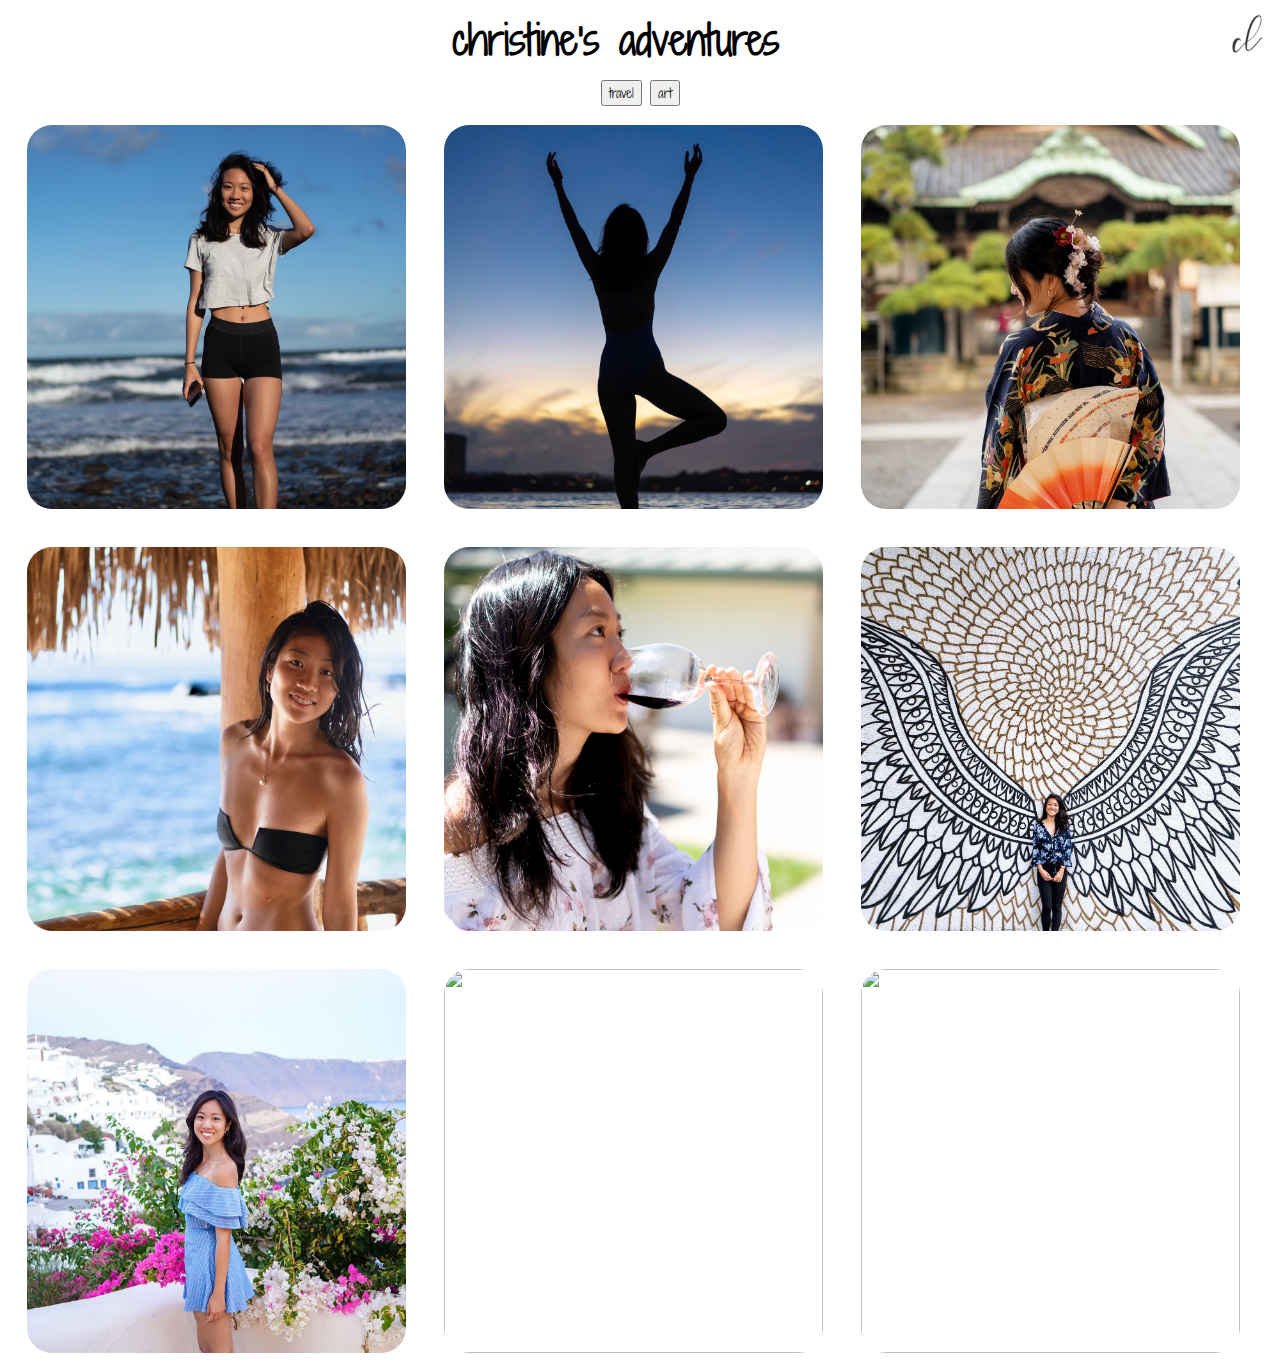
==== index.html @ 0459118a "modularized code to accomodate multiple tabs" ====
<!DOCTYPE html>
<html lang="en">

<head>
    <link href="https://fonts.googleapis.com/css?family=Shadows+Into+Light+Two" rel="stylesheet">
    <link rel="stylesheet" href="style.css"> 
    <script type="text/javascript" src="http://code.jquery.com/jquery-1.7.1.min.js"></script>
    <script src="opentab.js"></script>  
</head>

<body>
    
    <div class="header-container">
        <h1 class="title">christine's adventures</h1>
        <img class="signature" src="signature.png" alt="signature">    
    </div>

    <div class="tabbar">
        <button onclick="openTab('travel')">travel</button>
        <button onclick="openTab('art')">art</button>
    </div>

    <div id="travel" class="img-container">
		<div class="flip-card">
			<div class="flipper">
				<div class="front" id=2018_12_12_Hawaii.jpg>
					<img class="main-image" src="photos/2018_12_12_Hawaii.jpg">
				</div>
				<div class="back" id=2018_12_12_Hawaii.jpg>
					<img class="main-image" src="photos/2018_12_12_Hawaii.jpg">
					<div class="back-description">
						<h1>Hawaii</h1>
						<h2>December 12, 2018</h2>
					</div>
				</div>
			</div>
		</div>
		<div class="flip-card">
			<div class="flipper">
				<div class="front" id=2018_12_09_Guam.jpg>
					<img class="main-image" src="photos/2018_12_09_Guam.jpg">
				</div>
				<div class="back" id=2018_12_09_Guam.jpg>
					<img class="main-image" src="photos/2018_12_09_Guam.jpg">
					<div class="back-description">
						<h1>Guam</h1>
						<h2>December 9, 2018</h2>
					</div>
				</div>
			</div>
		</div>
		<div class="flip-card">
			<div class="flipper">
				<div class="front" id=2018_11_30_Tokyo.jpg>
					<img class="main-image" src="photos/2018_11_30_Tokyo.jpg">
				</div>
				<div class="back" id=2018_11_30_Tokyo.jpg>
					<img class="main-image" src="photos/2018_11_30_Tokyo.jpg">
					<div class="back-description">
						<h1>Tokyo</h1>
						<h2>November 30, 2018</h2>
					</div>
				</div>
			</div>
		</div>
		<div class="flip-card">
			<div class="flipper">
				<div class="front" id=2018_10_26_Cabo.jpg>
					<img class="main-image" src="photos/2018_10_26_Cabo.jpg">
				</div>
				<div class="back" id=2018_10_26_Cabo.jpg>
					<img class="main-image" src="photos/2018_10_26_Cabo.jpg">
					<div class="back-description">
						<h1>Cabo</h1>
						<h2>October 26, 2018</h2>
					</div>
				</div>
			</div>
		</div>
		<div class="flip-card">
			<div class="flipper">
				<div class="front" id=2018_08_26_SLO.jpg>
					<img class="main-image" src="photos/2018_08_26_SLO.jpg">
				</div>
				<div class="back" id=2018_08_26_SLO.jpg>
					<img class="main-image" src="photos/2018_08_26_SLO.jpg">
					<div class="back-description">
						<h1>SLO</h1>
						<h2>August 26, 2018</h2>
					</div>
				</div>
			</div>
		</div>
		<div class="flip-card">
			<div class="flipper">
				<div class="front" id=2018_08_10_Vancouver.jpg>
					<img class="main-image" src="photos/2018_08_10_Vancouver.jpg">
				</div>
				<div class="back" id=2018_08_10_Vancouver.jpg>
					<img class="main-image" src="photos/2018_08_10_Vancouver.jpg">
					<div class="back-description">
						<h1>Vancouver</h1>
						<h2>August 10, 2018</h2>
					</div>
				</div>
			</div>
		</div>
		<div class="flip-card">
			<div class="flipper">
				<div class="front" id=2018_07_01_Santorini.jpg>
					<img class="main-image" src="photos/2018_07_01_Santorini.jpg">
				</div>
				<div class="back" id=2018_07_01_Santorini.jpg>
					<img class="main-image" src="photos/2018_07_01_Santorini.jpg">
					<div class="back-description">
						<h1>Santorini</h1>
						<h2>July 1, 2018</h2>
					</div>
				</div>
			</div>
		</div>
		<div class="flip-card">
			<div class="flipper">
				<div class="front" id=2018_06_27_Warsaw.jpg>
					<img class="main-image" src="photos/2018_06_27_Warsaw.jpg">
				</div>
				<div class="back" id=2018_06_27_Warsaw.jpg>
					<img class="main-image" src="photos/2018_06_27_Warsaw.jpg">
					<div class="back-description">
						<h1>Warsaw</h1>
						<h2>June 27, 2018</h2>
					</div>
				</div>
			</div>
		</div></div><div id="art" class="img-container" style="display:none"></div>
		<div class="flip-card">
			<div class="flipper">
				<div class="front" id=2019_01_09_Values.jpg>
					<img class="main-image" src="art/2019_01_09_Values.jpg">
				</div>
				<div class="back" id=2019_01_09_Values.jpg>
					<img class="main-image" src="art/2019_01_09_Values.jpg">
					<div class="back-description">
						<h1>Values</h1>
						<h2>January 9, 2019</h2>
					</div>
				</div>
			</div>
		</div></div><div id="art" class="img-container" style="display:none"></div>
---- style.css ----
* {
    font-family: 'Shadows Into Light Two', cursive;
    color: black;
    text-align: center;
}

h1, h2 {
    width: 400px;
    max-width: 30vw;
}

.title {
    display: inline;
    font-size: 40px;
}

.header-container {
    width: 100%;
    height: 60px;
    margin: 10px 0px;
}

.signature {
    width: 50px;
    height: 50px;
    float: right;
}
.main-image {
    width: 100%;
    height: 100%;
    border-radius: 25px;
    object-fit: cover;
}

.back .main-image {
    opacity: 0.5;
}

.img-container {
    width: 100%;
}
/* entire flip card, keeps perspective */
.flip-card {
    width: 30%;
    height: 30vw;
    perspective: 1000px;
    float:left;
    margin: 1.5%;
}

/* flip speed goes here */
.flipper {
    position: relative;
    width: 100%;
    height: 100%;
	transition: 0.6s;
	transform-style: preserve-3d;
}

    .flip-card:hover .flipper {
        transform: rotateY(180deg);
    }

/* hide back of pane during swap */
.front, .back {
    position: absolute;
    width: 100%;
    height: 100%;
	backface-visibility: hidden;
}

/* front pane, placed above back */
.front {
	/* for firefox 31 */
    /* transform: rotateY(0deg); */
    z-index: 2;
}

/* back, initially hidden pane */
.back {
    transform: rotateY(180deg);
    z-index: 1;
}

.back-description {
    position: absolute;
    top: 50%;
    left: 50%;
    transform: translate(-50%, -50%);
}
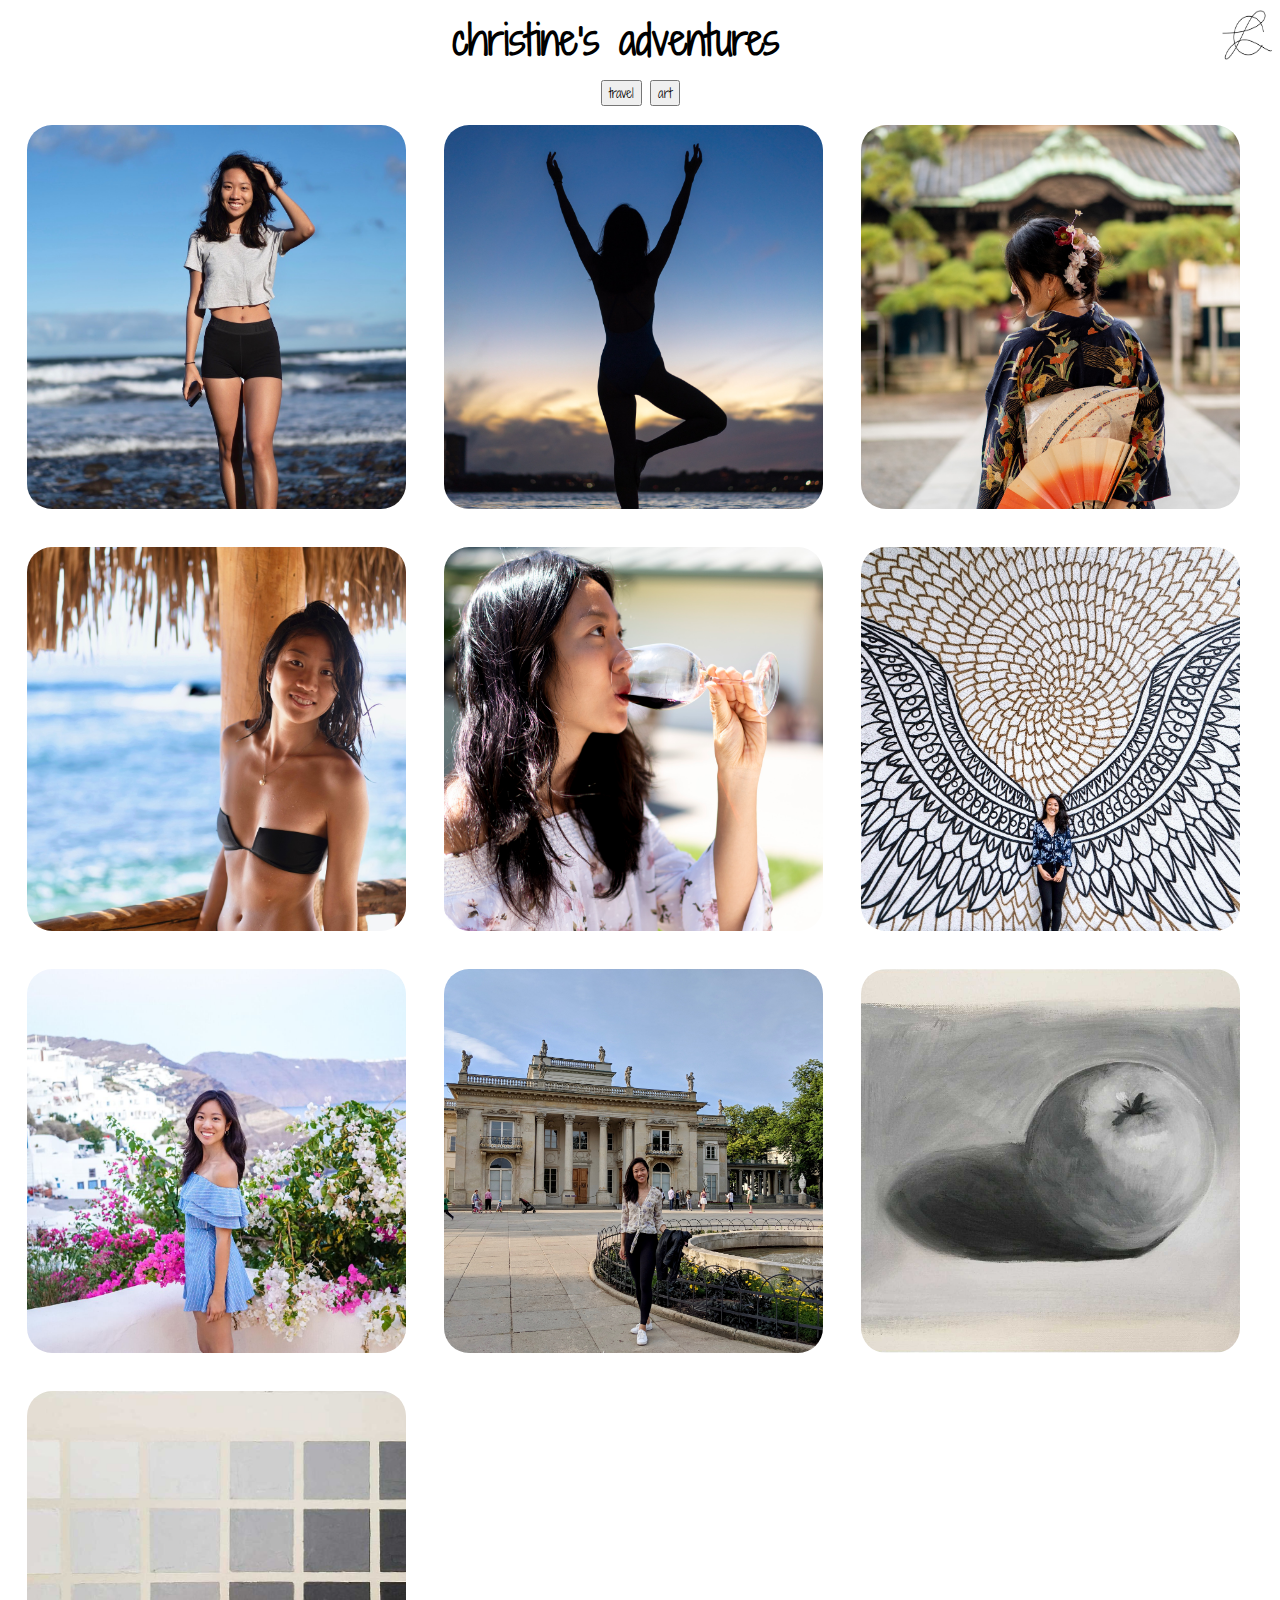
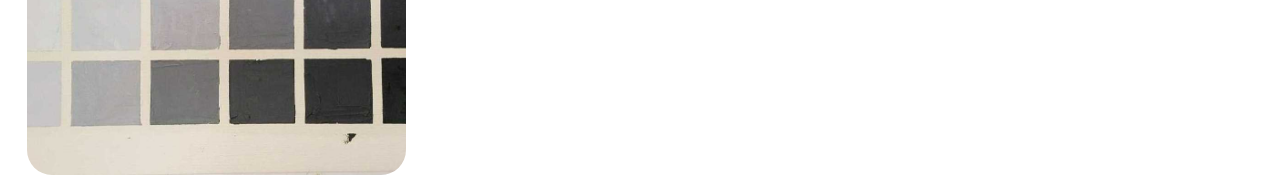
==== commit 27ecb7f0: "added tabs" ====
--- a/index.html
+++ b/index.html
@@ -135,6 +135,20 @@
 		</div></div><div id="art" class="img-container" style="display:none"></div>
 		<div class="flip-card">
 			<div class="flipper">
+				<div class="front" id=2019_01_16_Apple.jpg>
+					<img class="main-image" src="art/2019_01_16_Apple.jpg">
+				</div>
+				<div class="back" id=2019_01_16_Apple.jpg>
+					<img class="main-image" src="art/2019_01_16_Apple.jpg">
+					<div class="back-description">
+						<h1>Apple</h1>
+						<h2>January 16, 2019</h2>
+					</div>
+				</div>
+			</div>
+		</div>
+		<div class="flip-card">
+			<div class="flipper">
 				<div class="front" id=2019_01_09_Values.jpg>
 					<img class="main-image" src="art/2019_01_09_Values.jpg">
 				</div>
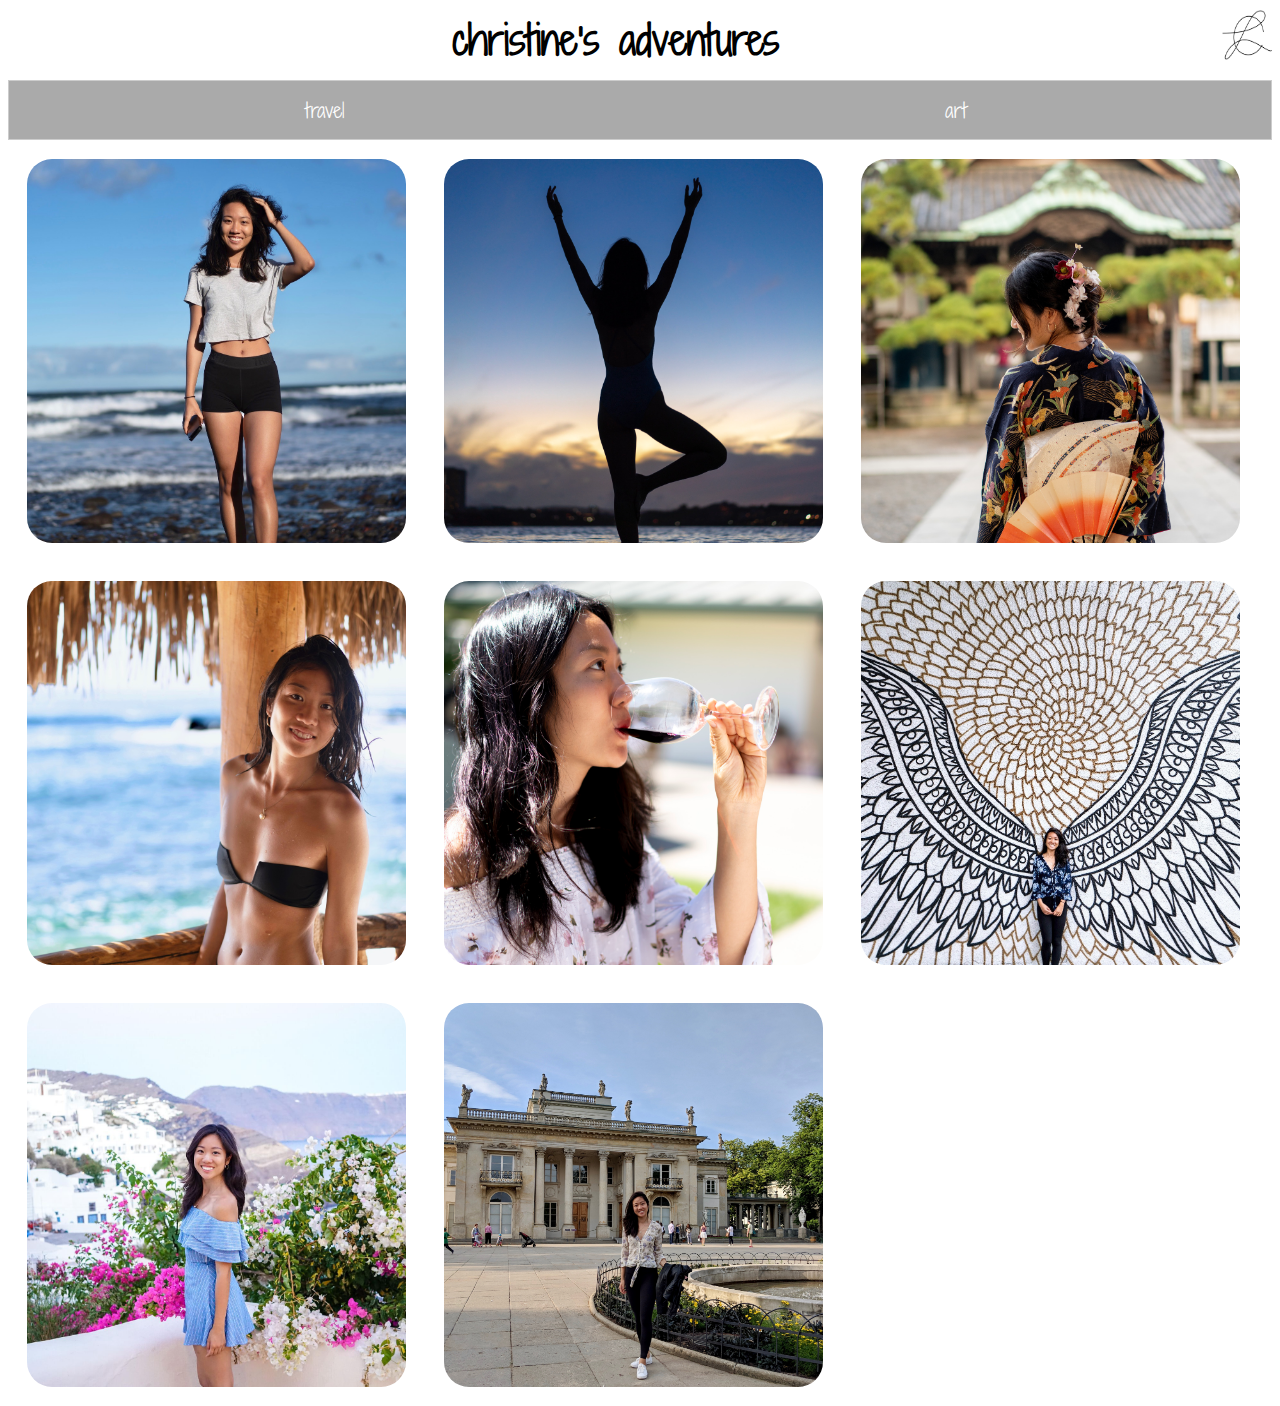
==== commit 64bd296a: "Changed folder name" ====
--- a/index.html
+++ b/index.html
@@ -4,6 +4,7 @@
 <head>
     <link href="https://fonts.googleapis.com/css?family=Shadows+Into+Light+Two" rel="stylesheet">
     <link rel="stylesheet" href="style.css"> 
+    <link rel="stylesheet" href="tab.css"> 
     <script type="text/javascript" src="http://code.jquery.com/jquery-1.7.1.min.js"></script>
     <script src="opentab.js"></script>  
 </head>
@@ -15,149 +16,7 @@
         <img class="signature" src="signature.png" alt="signature">    
     </div>
 
-    <div class="tabbar">
+    <div class="tab">
         <button onclick="openTab('travel')">travel</button>
         <button onclick="openTab('art')">art</button>
-    </div>
-
-    <div id="travel" class="img-container">
-		<div class="flip-card">
-			<div class="flipper">
-				<div class="front" id=2018_12_12_Hawaii.jpg>
-					<img class="main-image" src="photos/2018_12_12_Hawaii.jpg">
-				</div>
-				<div class="back" id=2018_12_12_Hawaii.jpg>
-					<img class="main-image" src="photos/2018_12_12_Hawaii.jpg">
-					<div class="back-description">
-						<h1>Hawaii</h1>
-						<h2>December 12, 2018</h2>
-					</div>
-				</div>
-			</div>
-		</div>
-		<div class="flip-card">
-			<div class="flipper">
-				<div class="front" id=2018_12_09_Guam.jpg>
-					<img class="main-image" src="photos/2018_12_09_Guam.jpg">
-				</div>
-				<div class="back" id=2018_12_09_Guam.jpg>
-					<img class="main-image" src="photos/2018_12_09_Guam.jpg">
-					<div class="back-description">
-						<h1>Guam</h1>
-						<h2>December 9, 2018</h2>
-					</div>
-				</div>
-			</div>
-		</div>
-		<div class="flip-card">
-			<div class="flipper">
-				<div class="front" id=2018_11_30_Tokyo.jpg>
-					<img class="main-image" src="photos/2018_11_30_Tokyo.jpg">
-				</div>
-				<div class="back" id=2018_11_30_Tokyo.jpg>
-					<img class="main-image" src="photos/2018_11_30_Tokyo.jpg">
-					<div class="back-description">
-						<h1>Tokyo</h1>
-						<h2>November 30, 2018</h2>
-					</div>
-				</div>
-			</div>
-		</div>
-		<div class="flip-card">
-			<div class="flipper">
-				<div class="front" id=2018_10_26_Cabo.jpg>
-					<img class="main-image" src="photos/2018_10_26_Cabo.jpg">
-				</div>
-				<div class="back" id=2018_10_26_Cabo.jpg>
-					<img class="main-image" src="photos/2018_10_26_Cabo.jpg">
-					<div class="back-description">
-						<h1>Cabo</h1>
-						<h2>October 26, 2018</h2>
-					</div>
-				</div>
-			</div>
-		</div>
-		<div class="flip-card">
-			<div class="flipper">
-				<div class="front" id=2018_08_26_SLO.jpg>
-					<img class="main-image" src="photos/2018_08_26_SLO.jpg">
-				</div>
-				<div class="back" id=2018_08_26_SLO.jpg>
-					<img class="main-image" src="photos/2018_08_26_SLO.jpg">
-					<div class="back-description">
-						<h1>SLO</h1>
-						<h2>August 26, 2018</h2>
-					</div>
-				</div>
-			</div>
-		</div>
-		<div class="flip-card">
-			<div class="flipper">
-				<div class="front" id=2018_08_10_Vancouver.jpg>
-					<img class="main-image" src="photos/2018_08_10_Vancouver.jpg">
-				</div>
-				<div class="back" id=2018_08_10_Vancouver.jpg>
-					<img class="main-image" src="photos/2018_08_10_Vancouver.jpg">
-					<div class="back-description">
-						<h1>Vancouver</h1>
-						<h2>August 10, 2018</h2>
-					</div>
-				</div>
-			</div>
-		</div>
-		<div class="flip-card">
-			<div class="flipper">
-				<div class="front" id=2018_07_01_Santorini.jpg>
-					<img class="main-image" src="photos/2018_07_01_Santorini.jpg">
-				</div>
-				<div class="back" id=2018_07_01_Santorini.jpg>
-					<img class="main-image" src="photos/2018_07_01_Santorini.jpg">
-					<div class="back-description">
-						<h1>Santorini</h1>
-						<h2>July 1, 2018</h2>
-					</div>
-				</div>
-			</div>
-		</div>
-		<div class="flip-card">
-			<div class="flipper">
-				<div class="front" id=2018_06_27_Warsaw.jpg>
-					<img class="main-image" src="photos/2018_06_27_Warsaw.jpg">
-				</div>
-				<div class="back" id=2018_06_27_Warsaw.jpg>
-					<img class="main-image" src="photos/2018_06_27_Warsaw.jpg">
-					<div class="back-description">
-						<h1>Warsaw</h1>
-						<h2>June 27, 2018</h2>
-					</div>
-				</div>
-			</div>
-		</div></div><div id="art" class="img-container" style="display:none"></div>
-		<div class="flip-card">
-			<div class="flipper">
-				<div class="front" id=2019_01_16_Apple.jpg>
-					<img class="main-image" src="art/2019_01_16_Apple.jpg">
-				</div>
-				<div class="back" id=2019_01_16_Apple.jpg>
-					<img class="main-image" src="art/2019_01_16_Apple.jpg">
-					<div class="back-description">
-						<h1>Apple</h1>
-						<h2>January 16, 2019</h2>
-					</div>
-				</div>
-			</div>
-		</div>
-		<div class="flip-card">
-			<div class="flipper">
-				<div class="front" id=2019_01_09_Values.jpg>
-					<img class="main-image" src="art/2019_01_09_Values.jpg">
-				</div>
-				<div class="back" id=2019_01_09_Values.jpg>
-					<img class="main-image" src="art/2019_01_09_Values.jpg">
-					<div class="back-description">
-						<h1>Values</h1>
-						<h2>January 9, 2019</h2>
-					</div>
-				</div>
-			</div>
-		</div></div><div id="art" class="img-container" style="display:none"></div>+    </div><div id="travel" class="img-container" style="display: block;"><div class="flip-card"><div class="flipper"><div class="front" id=2018_12_12_Hawaii.jpg><img class="main-image" src="travel/2018_12_12_Hawaii.jpg"></div><div class="back" id=2018_12_12_Hawaii.jpg><img class="main-image" src="travel/2018_12_12_Hawaii.jpg"><div class="back-description"><h1>Hawaii</h1><h2>December 12, 2018</h2></div></div></div></div><div class="flip-card"><div class="flipper"><div class="front" id=2018_12_09_Guam.jpg><img class="main-image" src="travel/2018_12_09_Guam.jpg"></div><div class="back" id=2018_12_09_Guam.jpg><img class="main-image" src="travel/2018_12_09_Guam.jpg"><div class="back-description"><h1>Guam</h1><h2>December 9, 2018</h2></div></div></div></div><div class="flip-card"><div class="flipper"><div class="front" id=2018_11_30_Tokyo.jpg><img class="main-image" src="travel/2018_11_30_Tokyo.jpg"></div><div class="back" id=2018_11_30_Tokyo.jpg><img class="main-image" src="travel/2018_11_30_Tokyo.jpg"><div class="back-description"><h1>Tokyo</h1><h2>November 30, 2018</h2></div></div></div></div><div class="flip-card"><div class="flipper"><div class="front" id=2018_10_26_Cabo.jpg><img class="main-image" src="travel/2018_10_26_Cabo.jpg"></div><div class="back" id=2018_10_26_Cabo.jpg><img class="main-image" src="travel/2018_10_26_Cabo.jpg"><div class="back-description"><h1>Cabo</h1><h2>October 26, 2018</h2></div></div></div></div><div class="flip-card"><div class="flipper"><div class="front" id=2018_08_26_SLO.jpg><img class="main-image" src="travel/2018_08_26_SLO.jpg"></div><div class="back" id=2018_08_26_SLO.jpg><img class="main-image" src="travel/2018_08_26_SLO.jpg"><div class="back-description"><h1>SLO</h1><h2>August 26, 2018</h2></div></div></div></div><div class="flip-card"><div class="flipper"><div class="front" id=2018_08_10_Vancouver.jpg><img class="main-image" src="travel/2018_08_10_Vancouver.jpg"></div><div class="back" id=2018_08_10_Vancouver.jpg><img class="main-image" src="travel/2018_08_10_Vancouver.jpg"><div class="back-description"><h1>Vancouver</h1><h2>August 10, 2018</h2></div></div></div></div><div class="flip-card"><div class="flipper"><div class="front" id=2018_07_01_Santorini.jpg><img class="main-image" src="travel/2018_07_01_Santorini.jpg"></div><div class="back" id=2018_07_01_Santorini.jpg><img class="main-image" src="travel/2018_07_01_Santorini.jpg"><div class="back-description"><h1>Santorini</h1><h2>July 1, 2018</h2></div></div></div></div><div class="flip-card"><div class="flipper"><div class="front" id=2018_06_27_Warsaw.jpg><img class="main-image" src="travel/2018_06_27_Warsaw.jpg"></div><div class="back" id=2018_06_27_Warsaw.jpg><img class="main-image" src="travel/2018_06_27_Warsaw.jpg"><div class="back-description"><h1>Warsaw</h1><h2>June 27, 2018</h2></div></div></div></div></div></div><div id="art" class="img-container" style="display: none;"><div class="flip-card"><div class="flipper"><div class="front" id=2019_01_16_Apple.jpg><img class="main-image" src="art/2019_01_16_Apple.jpg"></div><div class="back" id=2019_01_16_Apple.jpg><img class="main-image" src="art/2019_01_16_Apple.jpg"><div class="back-description"><h1>Apple</h1><h2>January 16, 2019</h2></div></div></div></div><div class="flip-card"><div class="flipper"><div class="front" id=2019_01_09_Values.jpg><img class="main-image" src="art/2019_01_09_Values.jpg"></div><div class="back" id=2019_01_09_Values.jpg><img class="main-image" src="art/2019_01_09_Values.jpg"><div class="back-description"><h1>Values</h1><h2>January 9, 2019</h2></div></div></div></div></div></div></body></html>--- a/tab.css
+++ b/tab.css
@@ -0,0 +1,29 @@
+/* Style the tab */
+.tab {
+  overflow: hidden;
+  border: 1px solid #ccc;
+  background-color: #f1f1f1;
+}
+
+/* Style the buttons inside the tab */
+.tab button {
+    background-color: #aaa;
+    color: white;
+    float: left;
+    border: none;
+    outline: none;
+    cursor: pointer;
+    padding: 14px 16px;
+    font-size: 20px;
+    width: 50%;
+}
+
+/* Change background color of buttons on hover */
+.tab button:hover {
+  background-color: #ddd;
+}
+
+/* Create an active/current tablink class */
+.tab button.active {
+  background-color: #ccc;
+}
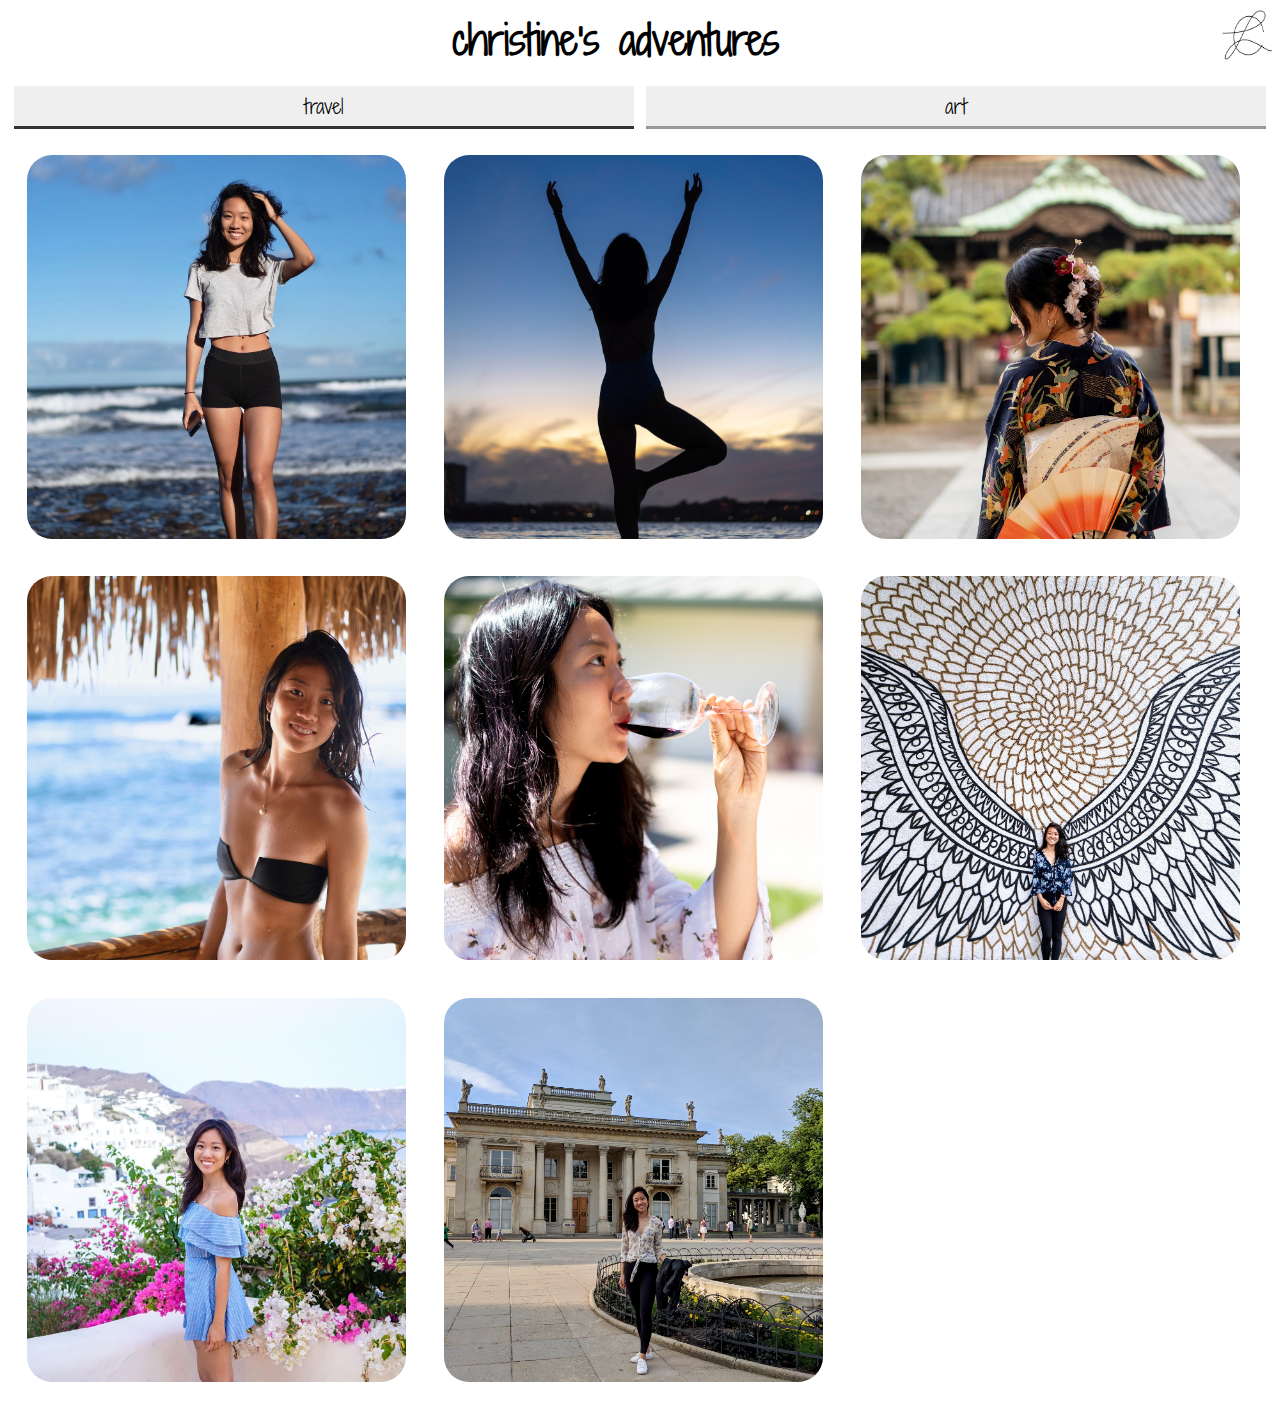
==== commit 68fd2a7f: "Stylish tabs" ====
--- a/index.html
+++ b/index.html
@@ -17,6 +17,6 @@
     </div>
 
     <div class="tab">
-        <button onclick="openTab('travel')">travel</button>
-        <button onclick="openTab('art')">art</button>
+        <button class="tablink" onclick="openTab('travel', this)" style="border-bottom: 3px solid #333;">travel</button>
+        <button class="tablink" onclick="openTab('art', this)">art</button>
     </div><div id="travel" class="img-container" style="display: block;"><div class="flip-card"><div class="flipper"><div class="front" id=2018_12_12_Hawaii.jpg><img class="main-image" src="travel/2018_12_12_Hawaii.jpg"></div><div class="back" id=2018_12_12_Hawaii.jpg><img class="main-image" src="travel/2018_12_12_Hawaii.jpg"><div class="back-description"><h1>Hawaii</h1><h2>December 12, 2018</h2></div></div></div></div><div class="flip-card"><div class="flipper"><div class="front" id=2018_12_09_Guam.jpg><img class="main-image" src="travel/2018_12_09_Guam.jpg"></div><div class="back" id=2018_12_09_Guam.jpg><img class="main-image" src="travel/2018_12_09_Guam.jpg"><div class="back-description"><h1>Guam</h1><h2>December 9, 2018</h2></div></div></div></div><div class="flip-card"><div class="flipper"><div class="front" id=2018_11_30_Tokyo.jpg><img class="main-image" src="travel/2018_11_30_Tokyo.jpg"></div><div class="back" id=2018_11_30_Tokyo.jpg><img class="main-image" src="travel/2018_11_30_Tokyo.jpg"><div class="back-description"><h1>Tokyo</h1><h2>November 30, 2018</h2></div></div></div></div><div class="flip-card"><div class="flipper"><div class="front" id=2018_10_26_Cabo.jpg><img class="main-image" src="travel/2018_10_26_Cabo.jpg"></div><div class="back" id=2018_10_26_Cabo.jpg><img class="main-image" src="travel/2018_10_26_Cabo.jpg"><div class="back-description"><h1>Cabo</h1><h2>October 26, 2018</h2></div></div></div></div><div class="flip-card"><div class="flipper"><div class="front" id=2018_08_26_SLO.jpg><img class="main-image" src="travel/2018_08_26_SLO.jpg"></div><div class="back" id=2018_08_26_SLO.jpg><img class="main-image" src="travel/2018_08_26_SLO.jpg"><div class="back-description"><h1>SLO</h1><h2>August 26, 2018</h2></div></div></div></div><div class="flip-card"><div class="flipper"><div class="front" id=2018_08_10_Vancouver.jpg><img class="main-image" src="travel/2018_08_10_Vancouver.jpg"></div><div class="back" id=2018_08_10_Vancouver.jpg><img class="main-image" src="travel/2018_08_10_Vancouver.jpg"><div class="back-description"><h1>Vancouver</h1><h2>August 10, 2018</h2></div></div></div></div><div class="flip-card"><div class="flipper"><div class="front" id=2018_07_01_Santorini.jpg><img class="main-image" src="travel/2018_07_01_Santorini.jpg"></div><div class="back" id=2018_07_01_Santorini.jpg><img class="main-image" src="travel/2018_07_01_Santorini.jpg"><div class="back-description"><h1>Santorini</h1><h2>July 1, 2018</h2></div></div></div></div><div class="flip-card"><div class="flipper"><div class="front" id=2018_06_27_Warsaw.jpg><img class="main-image" src="travel/2018_06_27_Warsaw.jpg"></div><div class="back" id=2018_06_27_Warsaw.jpg><img class="main-image" src="travel/2018_06_27_Warsaw.jpg"><div class="back-description"><h1>Warsaw</h1><h2>June 27, 2018</h2></div></div></div></div></div></div><div id="art" class="img-container" style="display: none;"><div class="flip-card"><div class="flipper"><div class="front" id=2019_01_16_Apple.jpg><img class="main-image" src="art/2019_01_16_Apple.jpg"></div><div class="back" id=2019_01_16_Apple.jpg><img class="main-image" src="art/2019_01_16_Apple.jpg"><div class="back-description"><h1>Apple</h1><h2>January 16, 2019</h2></div></div></div></div><div class="flip-card"><div class="flipper"><div class="front" id=2019_01_09_Values.jpg><img class="main-image" src="art/2019_01_09_Values.jpg"></div><div class="back" id=2019_01_09_Values.jpg><img class="main-image" src="art/2019_01_09_Values.jpg"><div class="back-description"><h1>Values</h1><h2>January 9, 2019</h2></div></div></div></div></div></div></body></html>--- a/tab.css
+++ b/tab.css
@@ -1,29 +1,31 @@
 /* Style the tab */
 .tab {
   overflow: hidden;
-  border: 1px solid #ccc;
-  background-color: #f1f1f1;
 }
 
 /* Style the buttons inside the tab */
 .tab button {
-    background-color: #aaa;
-    color: white;
     float: left;
-    border: none;
+    border: 0;
+    border-bottom: 3px solid #999;
+    padding: 5px;
     outline: none;
     cursor: pointer;
-    padding: 14px 16px;
     font-size: 20px;
-    width: 50%;
+    margin: 0.5%;
+    width: 49%;
 }
 
 /* Change background color of buttons on hover */
 .tab button:hover {
-  background-color: #ddd;
+  border-bottom: 3px solid #333;
 }
+
+/* .tablink.first {
+    border-bottom: 3px solid #333;
+} */
 
 /* Create an active/current tablink class */
 .tab button.active {
-  background-color: #ccc;
+  background-color: #333;
 }
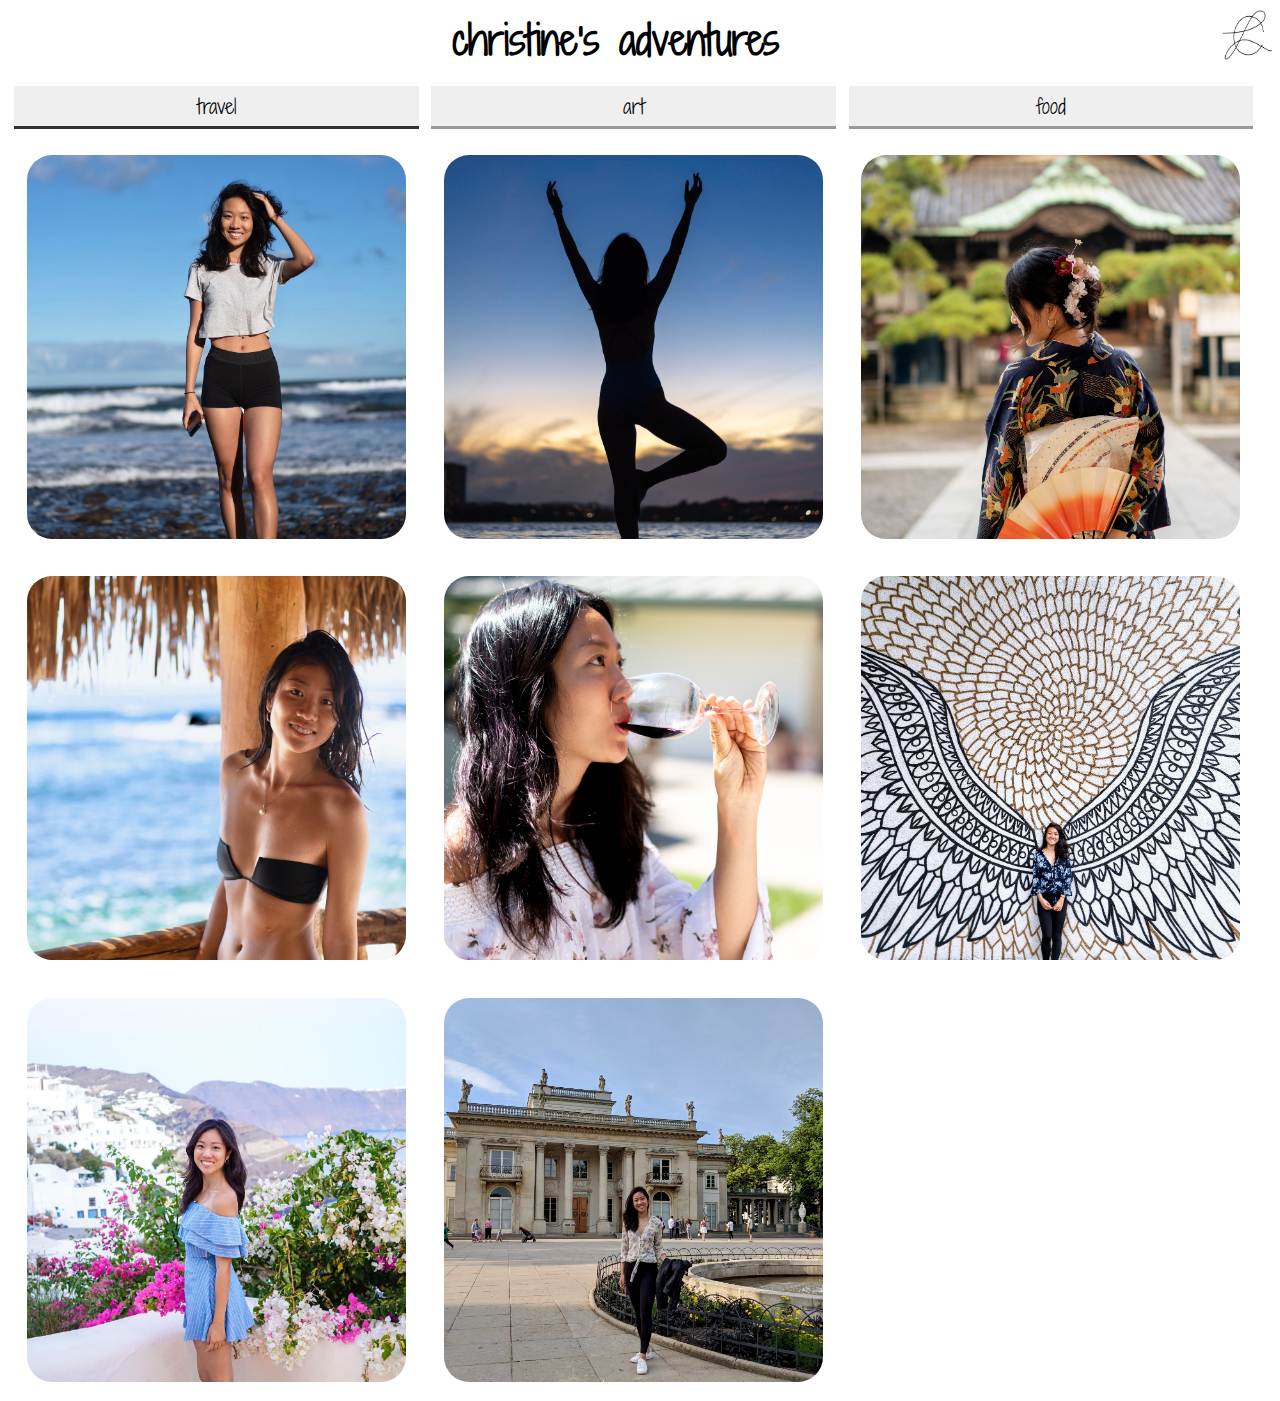
==== commit 96a9c04e: "added food" ====
--- a/index.html
+++ b/index.html
@@ -19,4 +19,5 @@
     <div class="tab">
         <button class="tablink" onclick="openTab('travel', this)" style="border-bottom: 3px solid #333;">travel</button>
         <button class="tablink" onclick="openTab('art', this)">art</button>
-    </div><div id="travel" class="img-container" style="display: block;"><div class="flip-card"><div class="flipper"><div class="front" id=2018_12_12_Hawaii.jpg><img class="main-image" src="travel/2018_12_12_Hawaii.jpg"></div><div class="back" id=2018_12_12_Hawaii.jpg><img class="main-image" src="travel/2018_12_12_Hawaii.jpg"><div class="back-description"><h1>Hawaii</h1><h2>December 12, 2018</h2></div></div></div></div><div class="flip-card"><div class="flipper"><div class="front" id=2018_12_09_Guam.jpg><img class="main-image" src="travel/2018_12_09_Guam.jpg"></div><div class="back" id=2018_12_09_Guam.jpg><img class="main-image" src="travel/2018_12_09_Guam.jpg"><div class="back-description"><h1>Guam</h1><h2>December 9, 2018</h2></div></div></div></div><div class="flip-card"><div class="flipper"><div class="front" id=2018_11_30_Tokyo.jpg><img class="main-image" src="travel/2018_11_30_Tokyo.jpg"></div><div class="back" id=2018_11_30_Tokyo.jpg><img class="main-image" src="travel/2018_11_30_Tokyo.jpg"><div class="back-description"><h1>Tokyo</h1><h2>November 30, 2018</h2></div></div></div></div><div class="flip-card"><div class="flipper"><div class="front" id=2018_10_26_Cabo.jpg><img class="main-image" src="travel/2018_10_26_Cabo.jpg"></div><div class="back" id=2018_10_26_Cabo.jpg><img class="main-image" src="travel/2018_10_26_Cabo.jpg"><div class="back-description"><h1>Cabo</h1><h2>October 26, 2018</h2></div></div></div></div><div class="flip-card"><div class="flipper"><div class="front" id=2018_08_26_SLO.jpg><img class="main-image" src="travel/2018_08_26_SLO.jpg"></div><div class="back" id=2018_08_26_SLO.jpg><img class="main-image" src="travel/2018_08_26_SLO.jpg"><div class="back-description"><h1>SLO</h1><h2>August 26, 2018</h2></div></div></div></div><div class="flip-card"><div class="flipper"><div class="front" id=2018_08_10_Vancouver.jpg><img class="main-image" src="travel/2018_08_10_Vancouver.jpg"></div><div class="back" id=2018_08_10_Vancouver.jpg><img class="main-image" src="travel/2018_08_10_Vancouver.jpg"><div class="back-description"><h1>Vancouver</h1><h2>August 10, 2018</h2></div></div></div></div><div class="flip-card"><div class="flipper"><div class="front" id=2018_07_01_Santorini.jpg><img class="main-image" src="travel/2018_07_01_Santorini.jpg"></div><div class="back" id=2018_07_01_Santorini.jpg><img class="main-image" src="travel/2018_07_01_Santorini.jpg"><div class="back-description"><h1>Santorini</h1><h2>July 1, 2018</h2></div></div></div></div><div class="flip-card"><div class="flipper"><div class="front" id=2018_06_27_Warsaw.jpg><img class="main-image" src="travel/2018_06_27_Warsaw.jpg"></div><div class="back" id=2018_06_27_Warsaw.jpg><img class="main-image" src="travel/2018_06_27_Warsaw.jpg"><div class="back-description"><h1>Warsaw</h1><h2>June 27, 2018</h2></div></div></div></div></div></div><div id="art" class="img-container" style="display: none;"><div class="flip-card"><div class="flipper"><div class="front" id=2019_01_16_Apple.jpg><img class="main-image" src="art/2019_01_16_Apple.jpg"></div><div class="back" id=2019_01_16_Apple.jpg><img class="main-image" src="art/2019_01_16_Apple.jpg"><div class="back-description"><h1>Apple</h1><h2>January 16, 2019</h2></div></div></div></div><div class="flip-card"><div class="flipper"><div class="front" id=2019_01_09_Values.jpg><img class="main-image" src="art/2019_01_09_Values.jpg"></div><div class="back" id=2019_01_09_Values.jpg><img class="main-image" src="art/2019_01_09_Values.jpg"><div class="back-description"><h1>Values</h1><h2>January 9, 2019</h2></div></div></div></div></div></div></body></html>+        <button class="tablink" onclick="openTab('food', this)">food</button>
+    </div><div id="travel" class="img-container" style="display: block;"><div class="flip-card"><div class="flipper"><div class="front" id=2018_12_12_Hawaii.jpg><img class="main-image" src="travel/2018_12_12_Hawaii.jpg"></div><div class="back" id=2018_12_12_Hawaii.jpg><img class="main-image" src="travel/2018_12_12_Hawaii.jpg"><div class="back-description"><h1>Hawaii</h1><h2>December 12, 2018</h2></div></div></div></div><div class="flip-card"><div class="flipper"><div class="front" id=2018_12_09_Guam.jpg><img class="main-image" src="travel/2018_12_09_Guam.jpg"></div><div class="back" id=2018_12_09_Guam.jpg><img class="main-image" src="travel/2018_12_09_Guam.jpg"><div class="back-description"><h1>Guam</h1><h2>December 9, 2018</h2></div></div></div></div><div class="flip-card"><div class="flipper"><div class="front" id=2018_11_30_Tokyo.jpg><img class="main-image" src="travel/2018_11_30_Tokyo.jpg"></div><div class="back" id=2018_11_30_Tokyo.jpg><img class="main-image" src="travel/2018_11_30_Tokyo.jpg"><div class="back-description"><h1>Tokyo</h1><h2>November 30, 2018</h2></div></div></div></div><div class="flip-card"><div class="flipper"><div class="front" id=2018_10_26_Cabo.jpg><img class="main-image" src="travel/2018_10_26_Cabo.jpg"></div><div class="back" id=2018_10_26_Cabo.jpg><img class="main-image" src="travel/2018_10_26_Cabo.jpg"><div class="back-description"><h1>Cabo</h1><h2>October 26, 2018</h2></div></div></div></div><div class="flip-card"><div class="flipper"><div class="front" id=2018_08_26_SLO.jpg><img class="main-image" src="travel/2018_08_26_SLO.jpg"></div><div class="back" id=2018_08_26_SLO.jpg><img class="main-image" src="travel/2018_08_26_SLO.jpg"><div class="back-description"><h1>SLO</h1><h2>August 26, 2018</h2></div></div></div></div><div class="flip-card"><div class="flipper"><div class="front" id=2018_08_10_Vancouver.jpg><img class="main-image" src="travel/2018_08_10_Vancouver.jpg"></div><div class="back" id=2018_08_10_Vancouver.jpg><img class="main-image" src="travel/2018_08_10_Vancouver.jpg"><div class="back-description"><h1>Vancouver</h1><h2>August 10, 2018</h2></div></div></div></div><div class="flip-card"><div class="flipper"><div class="front" id=2018_07_01_Santorini.jpg><img class="main-image" src="travel/2018_07_01_Santorini.jpg"></div><div class="back" id=2018_07_01_Santorini.jpg><img class="main-image" src="travel/2018_07_01_Santorini.jpg"><div class="back-description"><h1>Santorini</h1><h2>July 1, 2018</h2></div></div></div></div><div class="flip-card"><div class="flipper"><div class="front" id=2018_06_27_Warsaw.jpg><img class="main-image" src="travel/2018_06_27_Warsaw.jpg"></div><div class="back" id=2018_06_27_Warsaw.jpg><img class="main-image" src="travel/2018_06_27_Warsaw.jpg"><div class="back-description"><h1>Warsaw</h1><h2>June 27, 2018</h2></div></div></div></div></div></div><div id="art" class="img-container" style="display: none;"><div class="flip-card"><div class="flipper"><div class="front" id=2019_01_23_Mango.jpg><img class="main-image" src="art/2019_01_23_Mango.jpg"></div><div class="back" id=2019_01_23_Mango.jpg><img class="main-image" src="art/2019_01_23_Mango.jpg"><div class="back-description"><h1>Mango</h1><h2>January 23, 2019</h2></div></div></div></div><div class="flip-card"><div class="flipper"><div class="front" id=2019_01_16_Apple.jpg><img class="main-image" src="art/2019_01_16_Apple.jpg"></div><div class="back" id=2019_01_16_Apple.jpg><img class="main-image" src="art/2019_01_16_Apple.jpg"><div class="back-description"><h1>Apple</h1><h2>January 16, 2019</h2></div></div></div></div><div class="flip-card"><div class="flipper"><div class="front" id=2019_01_09_Values.jpg><img class="main-image" src="art/2019_01_09_Values.jpg"></div><div class="back" id=2019_01_09_Values.jpg><img class="main-image" src="art/2019_01_09_Values.jpg"><div class="back-description"><h1>Values</h1><h2>January 9, 2019</h2></div></div></div></div></div></div><div id="food" class="img-container" style="display: none;"><div class="flip-card"><div class="flipper"><div class="front" id=2019_01_28_Steak and Broccoli.jpg><img class="main-image" src="food/2019_01_28_Steak and Broccoli.jpg"></div><div class="back" id=2019_01_28_Steak and Broccoli.jpg><img class="main-image" src="food/2019_01_28_Steak and Broccoli.jpg"><div class="back-description"><h1>Steak and Broccoli</h1><h2>January 28, 2019</h2></div></div></div></div><div class="flip-card"><div class="flipper"><div class="front" id=2019_01_13_Salmon and Asparagus.jpg><img class="main-image" src="food/2019_01_13_Salmon and Asparagus.jpg"></div><div class="back" id=2019_01_13_Salmon and Asparagus.jpg><img class="main-image" src="food/2019_01_13_Salmon and Asparagus.jpg"><div class="back-description"><h1>Salmon and Asparagus</h1><h2>January 13, 2019</h2></div></div></div></div><div class="flip-card"><div class="flipper"><div class="front" id=2019_01_12_Duck and Cauliflower.jpg><img class="main-image" src="food/2019_01_12_Duck and Cauliflower.jpg"></div><div class="back" id=2019_01_12_Duck and Cauliflower.jpg><img class="main-image" src="food/2019_01_12_Duck and Cauliflower.jpg"><div class="back-description"><h1>Duck and Cauliflower</h1><h2>January 12, 2019</h2></div></div></div></div></div></div></body></html>--- a/tab.css
+++ b/tab.css
@@ -13,19 +13,10 @@
     cursor: pointer;
     font-size: 20px;
     margin: 0.5%;
-    width: 49%;
+    width: 32%;
 }
 
 /* Change background color of buttons on hover */
 .tab button:hover {
   border-bottom: 3px solid #333;
 }
-
-/* .tablink.first {
-    border-bottom: 3px solid #333;
-} */
-
-/* Create an active/current tablink class */
-.tab button.active {
-  background-color: #333;
-}
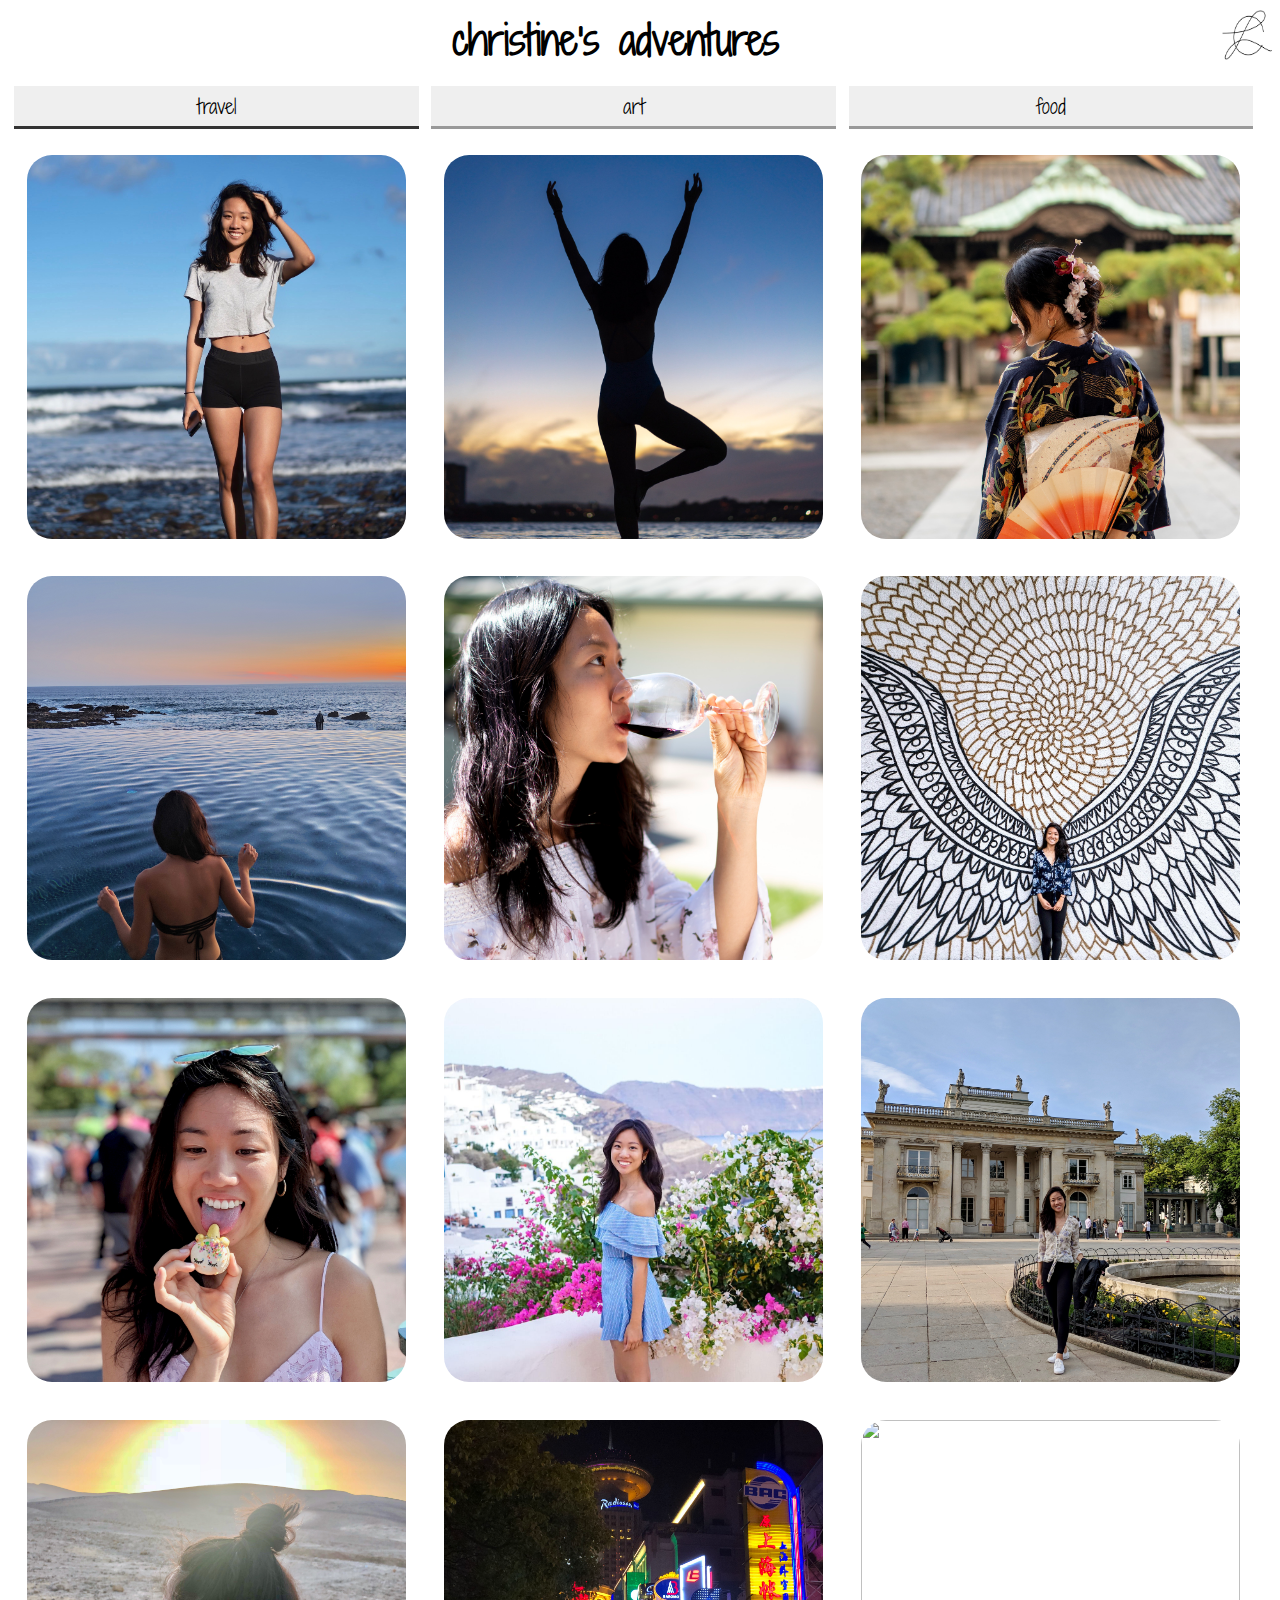
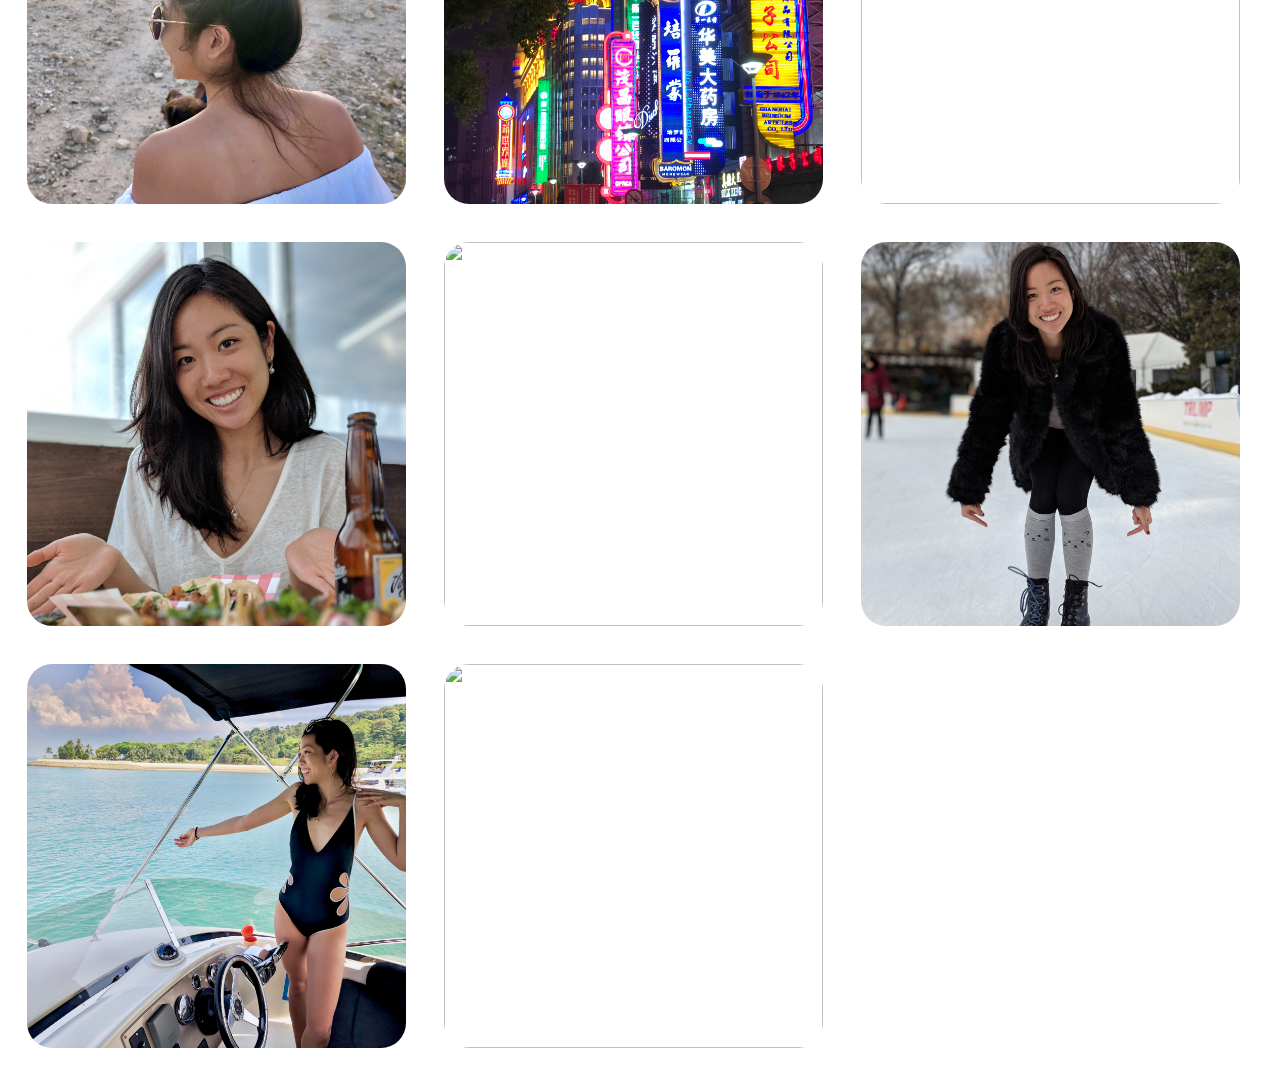
==== commit 0a48bcd1: "added more travel photos" ====
--- a/index.html
+++ b/index.html
@@ -20,4 +20,4 @@
         <button class="tablink" onclick="openTab('travel', this)" style="border-bottom: 3px solid #333;">travel</button>
         <button class="tablink" onclick="openTab('art', this)">art</button>
         <button class="tablink" onclick="openTab('food', this)">food</button>
-    </div><div id="travel" class="img-container" style="display: block;"><div class="flip-card"><div class="flipper"><div class="front" id=2018_12_12_Hawaii.jpg><img class="main-image" src="travel/2018_12_12_Hawaii.jpg"></div><div class="back" id=2018_12_12_Hawaii.jpg><img class="main-image" src="travel/2018_12_12_Hawaii.jpg"><div class="back-description"><h1>Hawaii</h1><h2>December 12, 2018</h2></div></div></div></div><div class="flip-card"><div class="flipper"><div class="front" id=2018_12_09_Guam.jpg><img class="main-image" src="travel/2018_12_09_Guam.jpg"></div><div class="back" id=2018_12_09_Guam.jpg><img class="main-image" src="travel/2018_12_09_Guam.jpg"><div class="back-description"><h1>Guam</h1><h2>December 9, 2018</h2></div></div></div></div><div class="flip-card"><div class="flipper"><div class="front" id=2018_11_30_Tokyo.jpg><img class="main-image" src="travel/2018_11_30_Tokyo.jpg"></div><div class="back" id=2018_11_30_Tokyo.jpg><img class="main-image" src="travel/2018_11_30_Tokyo.jpg"><div class="back-description"><h1>Tokyo</h1><h2>November 30, 2018</h2></div></div></div></div><div class="flip-card"><div class="flipper"><div class="front" id=2018_10_26_Cabo.jpg><img class="main-image" src="travel/2018_10_26_Cabo.jpg"></div><div class="back" id=2018_10_26_Cabo.jpg><img class="main-image" src="travel/2018_10_26_Cabo.jpg"><div class="back-description"><h1>Cabo</h1><h2>October 26, 2018</h2></div></div></div></div><div class="flip-card"><div class="flipper"><div class="front" id=2018_08_26_SLO.jpg><img class="main-image" src="travel/2018_08_26_SLO.jpg"></div><div class="back" id=2018_08_26_SLO.jpg><img class="main-image" src="travel/2018_08_26_SLO.jpg"><div class="back-description"><h1>SLO</h1><h2>August 26, 2018</h2></div></div></div></div><div class="flip-card"><div class="flipper"><div class="front" id=2018_08_10_Vancouver.jpg><img class="main-image" src="travel/2018_08_10_Vancouver.jpg"></div><div class="back" id=2018_08_10_Vancouver.jpg><img class="main-image" src="travel/2018_08_10_Vancouver.jpg"><div class="back-description"><h1>Vancouver</h1><h2>August 10, 2018</h2></div></div></div></div><div class="flip-card"><div class="flipper"><div class="front" id=2018_07_01_Santorini.jpg><img class="main-image" src="travel/2018_07_01_Santorini.jpg"></div><div class="back" id=2018_07_01_Santorini.jpg><img class="main-image" src="travel/2018_07_01_Santorini.jpg"><div class="back-description"><h1>Santorini</h1><h2>July 1, 2018</h2></div></div></div></div><div class="flip-card"><div class="flipper"><div class="front" id=2018_06_27_Warsaw.jpg><img class="main-image" src="travel/2018_06_27_Warsaw.jpg"></div><div class="back" id=2018_06_27_Warsaw.jpg><img class="main-image" src="travel/2018_06_27_Warsaw.jpg"><div class="back-description"><h1>Warsaw</h1><h2>June 27, 2018</h2></div></div></div></div></div></div><div id="art" class="img-container" style="display: none;"><div class="flip-card"><div class="flipper"><div class="front" id=2019_01_23_Mango.jpg><img class="main-image" src="art/2019_01_23_Mango.jpg"></div><div class="back" id=2019_01_23_Mango.jpg><img class="main-image" src="art/2019_01_23_Mango.jpg"><div class="back-description"><h1>Mango</h1><h2>January 23, 2019</h2></div></div></div></div><div class="flip-card"><div class="flipper"><div class="front" id=2019_01_16_Apple.jpg><img class="main-image" src="art/2019_01_16_Apple.jpg"></div><div class="back" id=2019_01_16_Apple.jpg><img class="main-image" src="art/2019_01_16_Apple.jpg"><div class="back-description"><h1>Apple</h1><h2>January 16, 2019</h2></div></div></div></div><div class="flip-card"><div class="flipper"><div class="front" id=2019_01_09_Values.jpg><img class="main-image" src="art/2019_01_09_Values.jpg"></div><div class="back" id=2019_01_09_Values.jpg><img class="main-image" src="art/2019_01_09_Values.jpg"><div class="back-description"><h1>Values</h1><h2>January 9, 2019</h2></div></div></div></div></div></div><div id="food" class="img-container" style="display: none;"><div class="flip-card"><div class="flipper"><div class="front" id=2019_01_28_Steak and Broccoli.jpg><img class="main-image" src="food/2019_01_28_Steak and Broccoli.jpg"></div><div class="back" id=2019_01_28_Steak and Broccoli.jpg><img class="main-image" src="food/2019_01_28_Steak and Broccoli.jpg"><div class="back-description"><h1>Steak and Broccoli</h1><h2>January 28, 2019</h2></div></div></div></div><div class="flip-card"><div class="flipper"><div class="front" id=2019_01_13_Salmon and Asparagus.jpg><img class="main-image" src="food/2019_01_13_Salmon and Asparagus.jpg"></div><div class="back" id=2019_01_13_Salmon and Asparagus.jpg><img class="main-image" src="food/2019_01_13_Salmon and Asparagus.jpg"><div class="back-description"><h1>Salmon and Asparagus</h1><h2>January 13, 2019</h2></div></div></div></div><div class="flip-card"><div class="flipper"><div class="front" id=2019_01_12_Duck and Cauliflower.jpg><img class="main-image" src="food/2019_01_12_Duck and Cauliflower.jpg"></div><div class="back" id=2019_01_12_Duck and Cauliflower.jpg><img class="main-image" src="food/2019_01_12_Duck and Cauliflower.jpg"><div class="back-description"><h1>Duck and Cauliflower</h1><h2>January 12, 2019</h2></div></div></div></div></div></div></body></html>+    </div><div id="travel" class="img-container" style="display: block;"><div class="flip-card"><div class="flipper"><div class="front" id=2018_12_12_Hawaii.jpg><img class="main-image" src="travel/2018_12_12_Hawaii.jpg"></div><div class="back" id=2018_12_12_Hawaii.jpg><img class="main-image" src="travel/2018_12_12_Hawaii.jpg"><div class="back-description"><h1>Hawaii</h1><h2>December 12, 2018</h2></div></div></div></div><div class="flip-card"><div class="flipper"><div class="front" id=2018_12_09_Guam.jpg><img class="main-image" src="travel/2018_12_09_Guam.jpg"></div><div class="back" id=2018_12_09_Guam.jpg><img class="main-image" src="travel/2018_12_09_Guam.jpg"><div class="back-description"><h1>Guam</h1><h2>December 9, 2018</h2></div></div></div></div><div class="flip-card"><div class="flipper"><div class="front" id=2018_11_30_Tokyo.jpg><img class="main-image" src="travel/2018_11_30_Tokyo.jpg"></div><div class="back" id=2018_11_30_Tokyo.jpg><img class="main-image" src="travel/2018_11_30_Tokyo.jpg"><div class="back-description"><h1>Tokyo</h1><h2>November 30, 2018</h2></div></div></div></div><div class="flip-card"><div class="flipper"><div class="front" id=2018_10_26_Cabo.jpg><img class="main-image" src="travel/2018_10_26_Cabo.jpg"></div><div class="back" id=2018_10_26_Cabo.jpg><img class="main-image" src="travel/2018_10_26_Cabo.jpg"><div class="back-description"><h1>Cabo</h1><h2>October 26, 2018</h2></div></div></div></div><div class="flip-card"><div class="flipper"><div class="front" id=2018_08_26_SLO.jpg><img class="main-image" src="travel/2018_08_26_SLO.jpg"></div><div class="back" id=2018_08_26_SLO.jpg><img class="main-image" src="travel/2018_08_26_SLO.jpg"><div class="back-description"><h1>SLO</h1><h2>August 26, 2018</h2></div></div></div></div><div class="flip-card"><div class="flipper"><div class="front" id=2018_08_10_Vancouver.jpg><img class="main-image" src="travel/2018_08_10_Vancouver.jpg"></div><div class="back" id=2018_08_10_Vancouver.jpg><img class="main-image" src="travel/2018_08_10_Vancouver.jpg"><div class="back-description"><h1>Vancouver</h1><h2>August 10, 2018</h2></div></div></div></div><div class="flip-card"><div class="flipper"><div class="front" id=2018_07_19_Disneyland.jpg><img class="main-image" src="travel/2018_07_19_Disneyland.jpg"></div><div class="back" id=2018_07_19_Disneyland.jpg><img class="main-image" src="travel/2018_07_19_Disneyland.jpg"><div class="back-description"><h1>Disneyland</h1><h2>July 19, 2018</h2></div></div></div></div><div class="flip-card"><div class="flipper"><div class="front" id=2018_07_01_Santorini.jpg><img class="main-image" src="travel/2018_07_01_Santorini.jpg"></div><div class="back" id=2018_07_01_Santorini.jpg><img class="main-image" src="travel/2018_07_01_Santorini.jpg"><div class="back-description"><h1>Santorini</h1><h2>July 1, 2018</h2></div></div></div></div><div class="flip-card"><div class="flipper"><div class="front" id=2018_06_27_Warsaw.jpg><img class="main-image" src="travel/2018_06_27_Warsaw.jpg"></div><div class="back" id=2018_06_27_Warsaw.jpg><img class="main-image" src="travel/2018_06_27_Warsaw.jpg"><div class="back-description"><h1>Warsaw</h1><h2>June 27, 2018</h2></div></div></div></div><div class="flip-card"><div class="flipper"><div class="front" id=2018_06_24_Tel Aviv.jpg><img class="main-image" src="travel/2018_06_24_Tel Aviv.jpg"></div><div class="back" id=2018_06_24_Tel Aviv.jpg><img class="main-image" src="travel/2018_06_24_Tel Aviv.jpg"><div class="back-description"><h1>Tel Aviv</h1><h2>June 24, 2018</h2></div></div></div></div><div class="flip-card"><div class="flipper"><div class="front" id=2018_06_20_Shanghai.jpg><img class="main-image" src="travel/2018_06_20_Shanghai.jpg"></div><div class="back" id=2018_06_20_Shanghai.jpg><img class="main-image" src="travel/2018_06_20_Shanghai.jpg"><div class="back-description"><h1>Shanghai</h1><h2>June 20, 2018</h2></div></div></div></div><div class="flip-card"><div class="flipper"><div class="front" id=2018_05_26_Point Reyes.jpg><img class="main-image" src="travel/2018_05_26_Point Reyes.jpg"></div><div class="back" id=2018_05_26_Point Reyes.jpg><img class="main-image" src="travel/2018_05_26_Point Reyes.jpg"><div class="back-description"><h1>Point Reyes</h1><h2>May 26, 2018</h2></div></div></div></div><div class="flip-card"><div class="flipper"><div class="front" id=2018_05_19_Mexico City.jpg><img class="main-image" src="travel/2018_05_19_Mexico City.jpg"></div><div class="back" id=2018_05_19_Mexico City.jpg><img class="main-image" src="travel/2018_05_19_Mexico City.jpg"><div class="back-description"><h1>Mexico City</h1><h2>May 19, 2018</h2></div></div></div></div><div class="flip-card"><div class="flipper"><div class="front" id=2018_04_13_SF.jpg><img class="main-image" src="travel/2018_04_13_SF.jpg"></div><div class="back" id=2018_04_13_SF.jpg><img class="main-image" src="travel/2018_04_13_SF.jpg"><div class="back-description"><h1>SF</h1><h2>April 13, 2018</h2></div></div></div></div><div class="flip-card"><div class="flipper"><div class="front" id=2018_03_25_NYC.jpg><img class="main-image" src="travel/2018_03_25_NYC.jpg"></div><div class="back" id=2018_03_25_NYC.jpg><img class="main-image" src="travel/2018_03_25_NYC.jpg"><div class="back-description"><h1>NYC</h1><h2>March 25, 2018</h2></div></div></div></div><div class="flip-card"><div class="flipper"><div class="front" id=2018_03_15_Singapore.jpg><img class="main-image" src="travel/2018_03_15_Singapore.jpg"></div><div class="back" id=2018_03_15_Singapore.jpg><img class="main-image" src="travel/2018_03_15_Singapore.jpg"><div class="back-description"><h1>Singapore</h1><h2>March 15, 2018</h2></div></div></div></div><div class="flip-card"><div class="flipper"><div class="front" id=2018_03_04_LA.jpg><img class="main-image" src="travel/2018_03_04_LA.jpg"></div><div class="back" id=2018_03_04_LA.jpg><img class="main-image" src="travel/2018_03_04_LA.jpg"><div class="back-description"><h1>LA</h1><h2>March 4, 2018</h2></div></div></div></div></div></div><div id="art" class="img-container" style="display: none;"><div class="flip-card"><div class="flipper"><div class="front" id=2019_01_23_Mango.jpg><img class="main-image" src="art/2019_01_23_Mango.jpg"></div><div class="back" id=2019_01_23_Mango.jpg><img class="main-image" src="art/2019_01_23_Mango.jpg"><div class="back-description"><h1>Mango</h1><h2>January 23, 2019</h2></div></div></div></div><div class="flip-card"><div class="flipper"><div class="front" id=2019_01_16_Apple.jpg><img class="main-image" src="art/2019_01_16_Apple.jpg"></div><div class="back" id=2019_01_16_Apple.jpg><img class="main-image" src="art/2019_01_16_Apple.jpg"><div class="back-description"><h1>Apple</h1><h2>January 16, 2019</h2></div></div></div></div><div class="flip-card"><div class="flipper"><div class="front" id=2019_01_09_Values.jpg><img class="main-image" src="art/2019_01_09_Values.jpg"></div><div class="back" id=2019_01_09_Values.jpg><img class="main-image" src="art/2019_01_09_Values.jpg"><div class="back-description"><h1>Values</h1><h2>January 9, 2019</h2></div></div></div></div></div></div><div id="food" class="img-container" style="display: none;"><div class="flip-card"><div class="flipper"><div class="front" id=2019_01_28_Steak and Broccoli.jpg><img class="main-image" src="food/2019_01_28_Steak and Broccoli.jpg"></div><div class="back" id=2019_01_28_Steak and Broccoli.jpg><img class="main-image" src="food/2019_01_28_Steak and Broccoli.jpg"><div class="back-description"><h1>Steak and Broccoli</h1><h2>January 28, 2019</h2></div></div></div></div><div class="flip-card"><div class="flipper"><div class="front" id=2019_01_13_Salmon and Asparagus.jpg><img class="main-image" src="food/2019_01_13_Salmon and Asparagus.jpg"></div><div class="back" id=2019_01_13_Salmon and Asparagus.jpg><img class="main-image" src="food/2019_01_13_Salmon and Asparagus.jpg"><div class="back-description"><h1>Salmon and Asparagus</h1><h2>January 13, 2019</h2></div></div></div></div><div class="flip-card"><div class="flipper"><div class="front" id=2019_01_12_Duck and Cauliflower.jpg><img class="main-image" src="food/2019_01_12_Duck and Cauliflower.jpg"></div><div class="back" id=2019_01_12_Duck and Cauliflower.jpg><img class="main-image" src="food/2019_01_12_Duck and Cauliflower.jpg"><div class="back-description"><h1>Duck and Cauliflower</h1><h2>January 12, 2019</h2></div></div></div></div></div></div></body></html>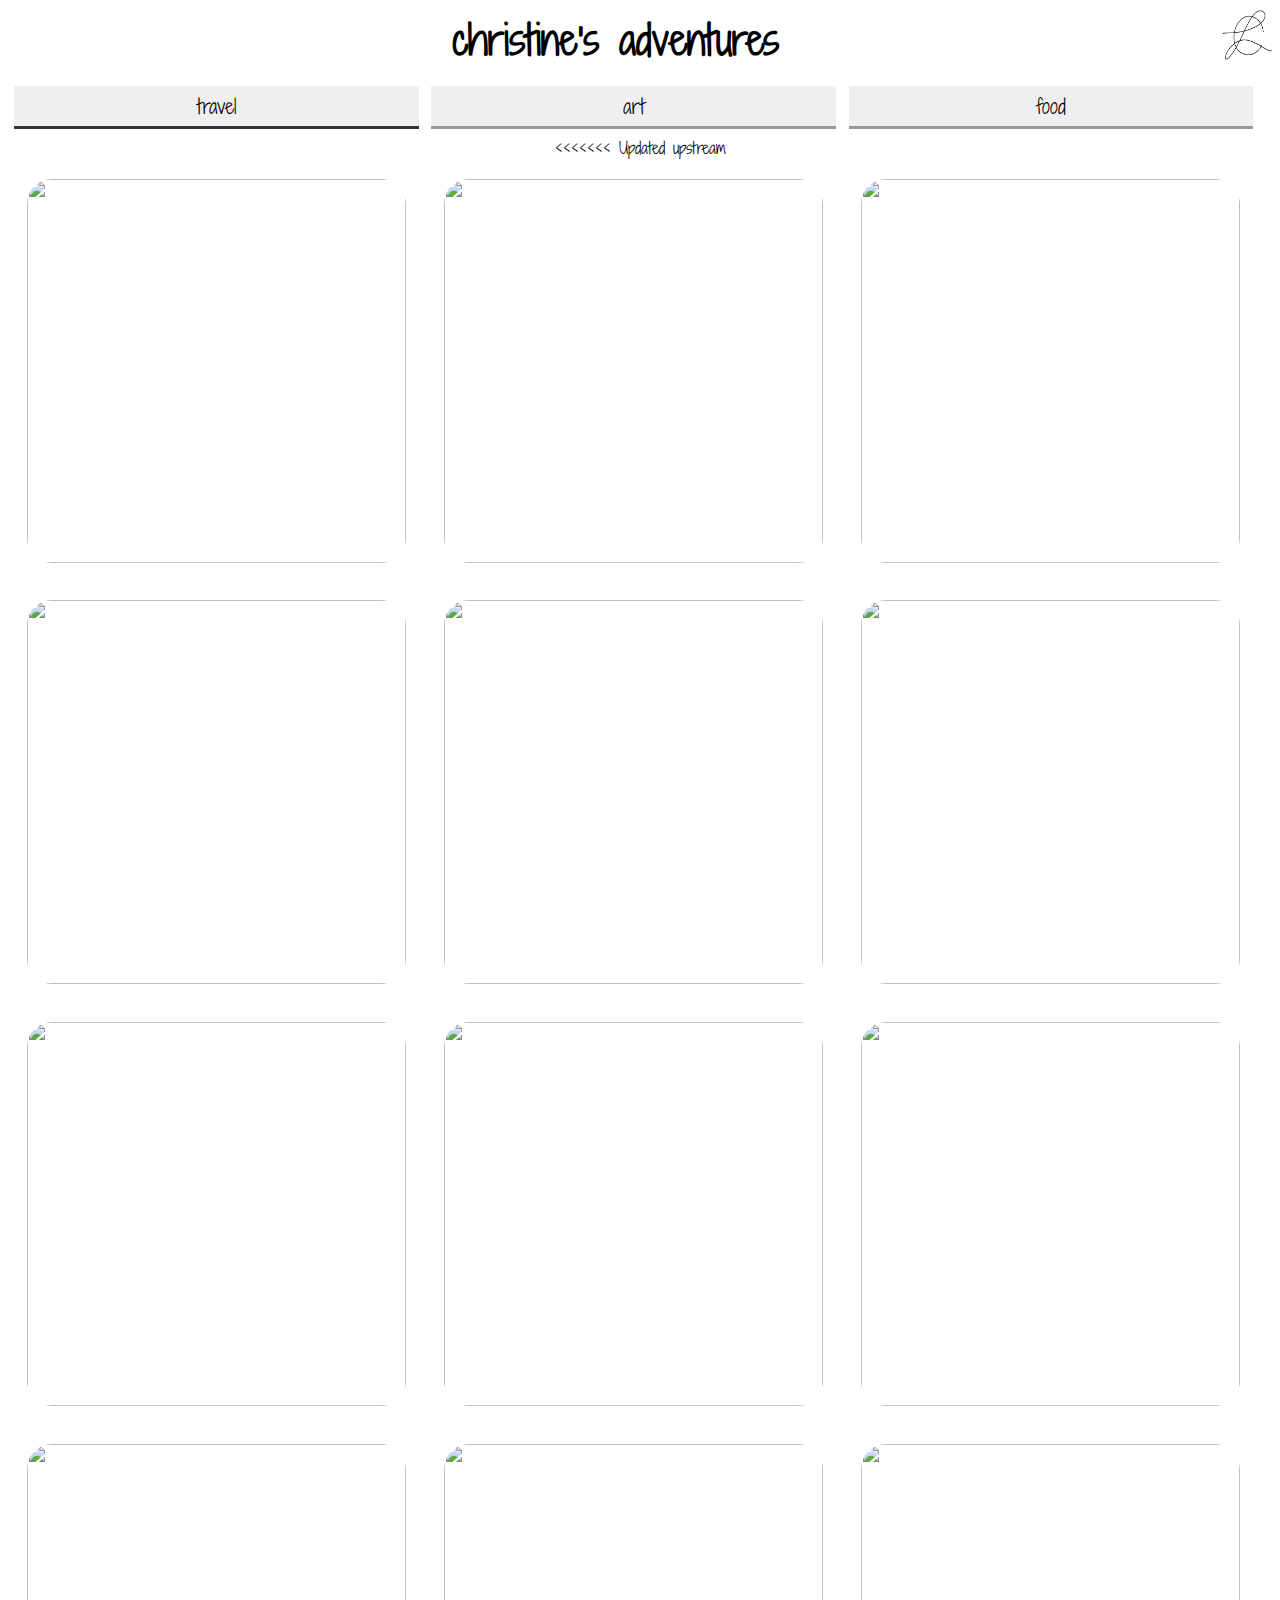
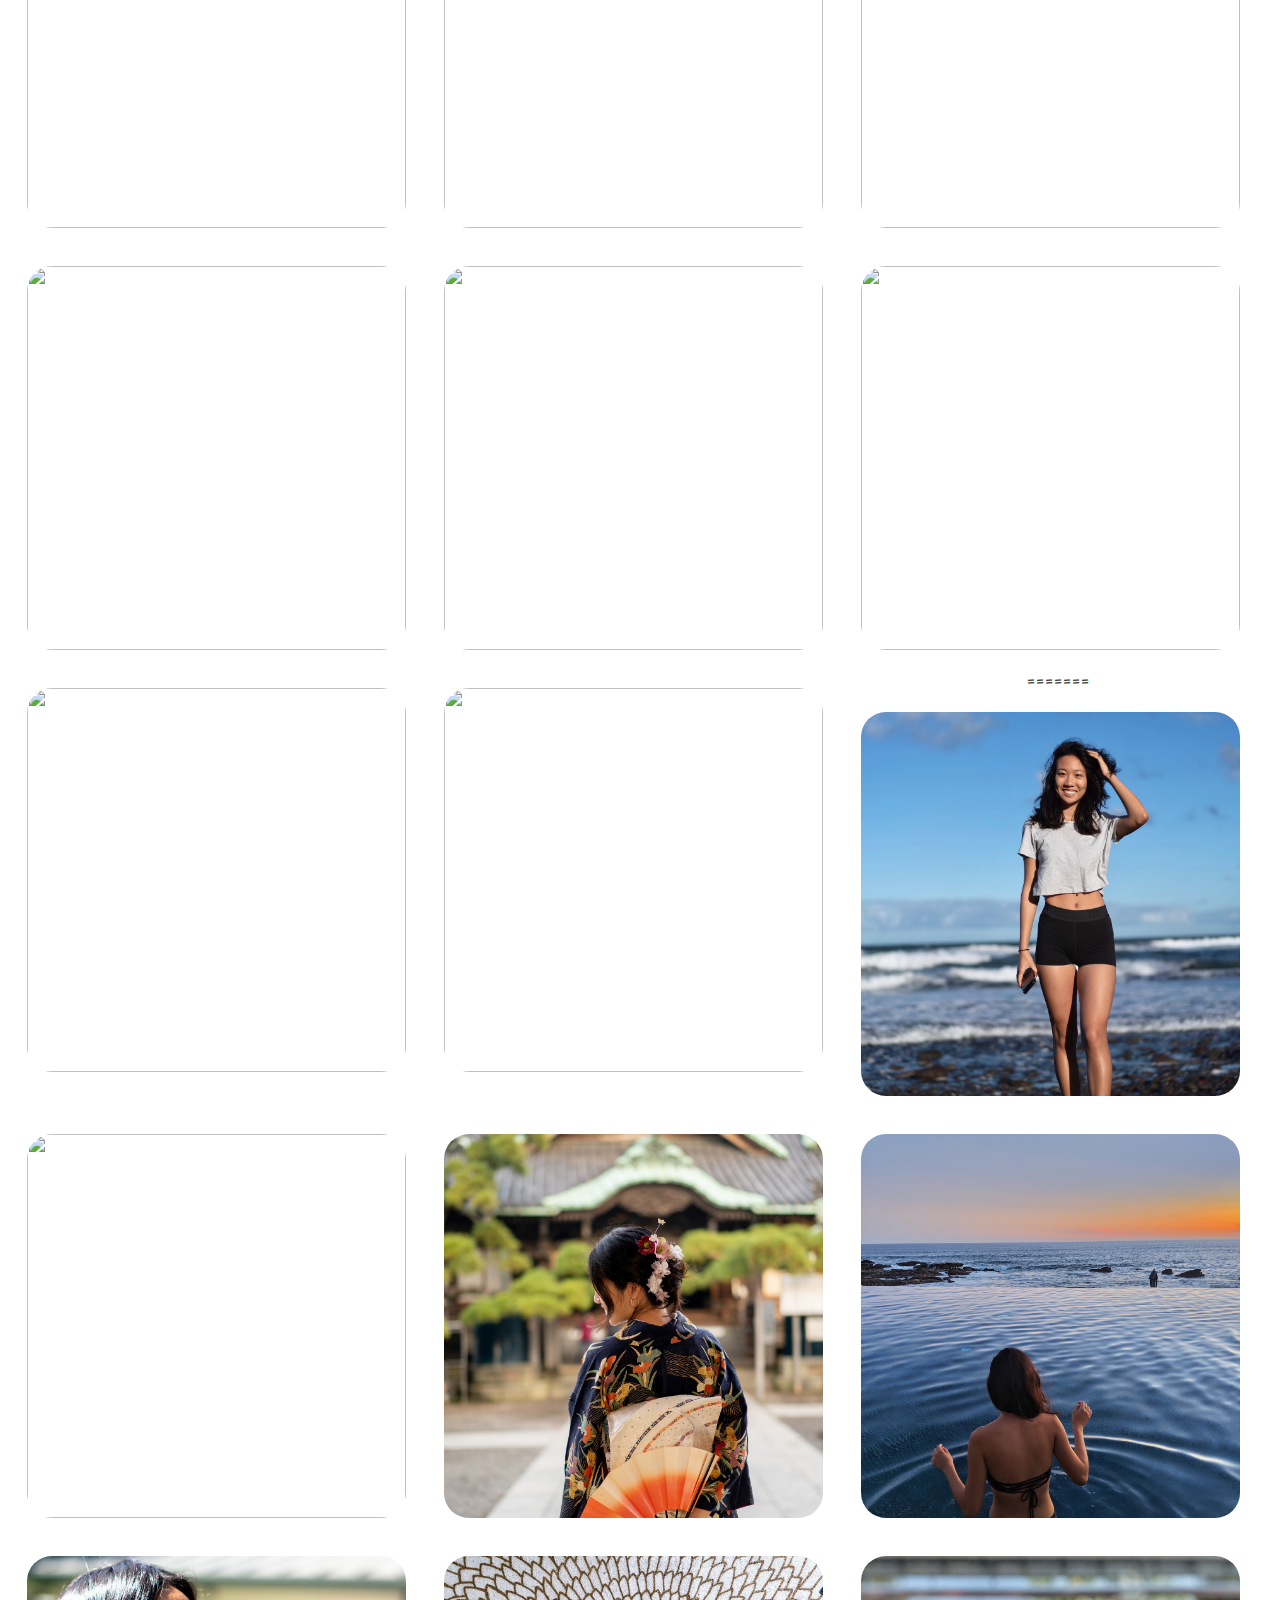
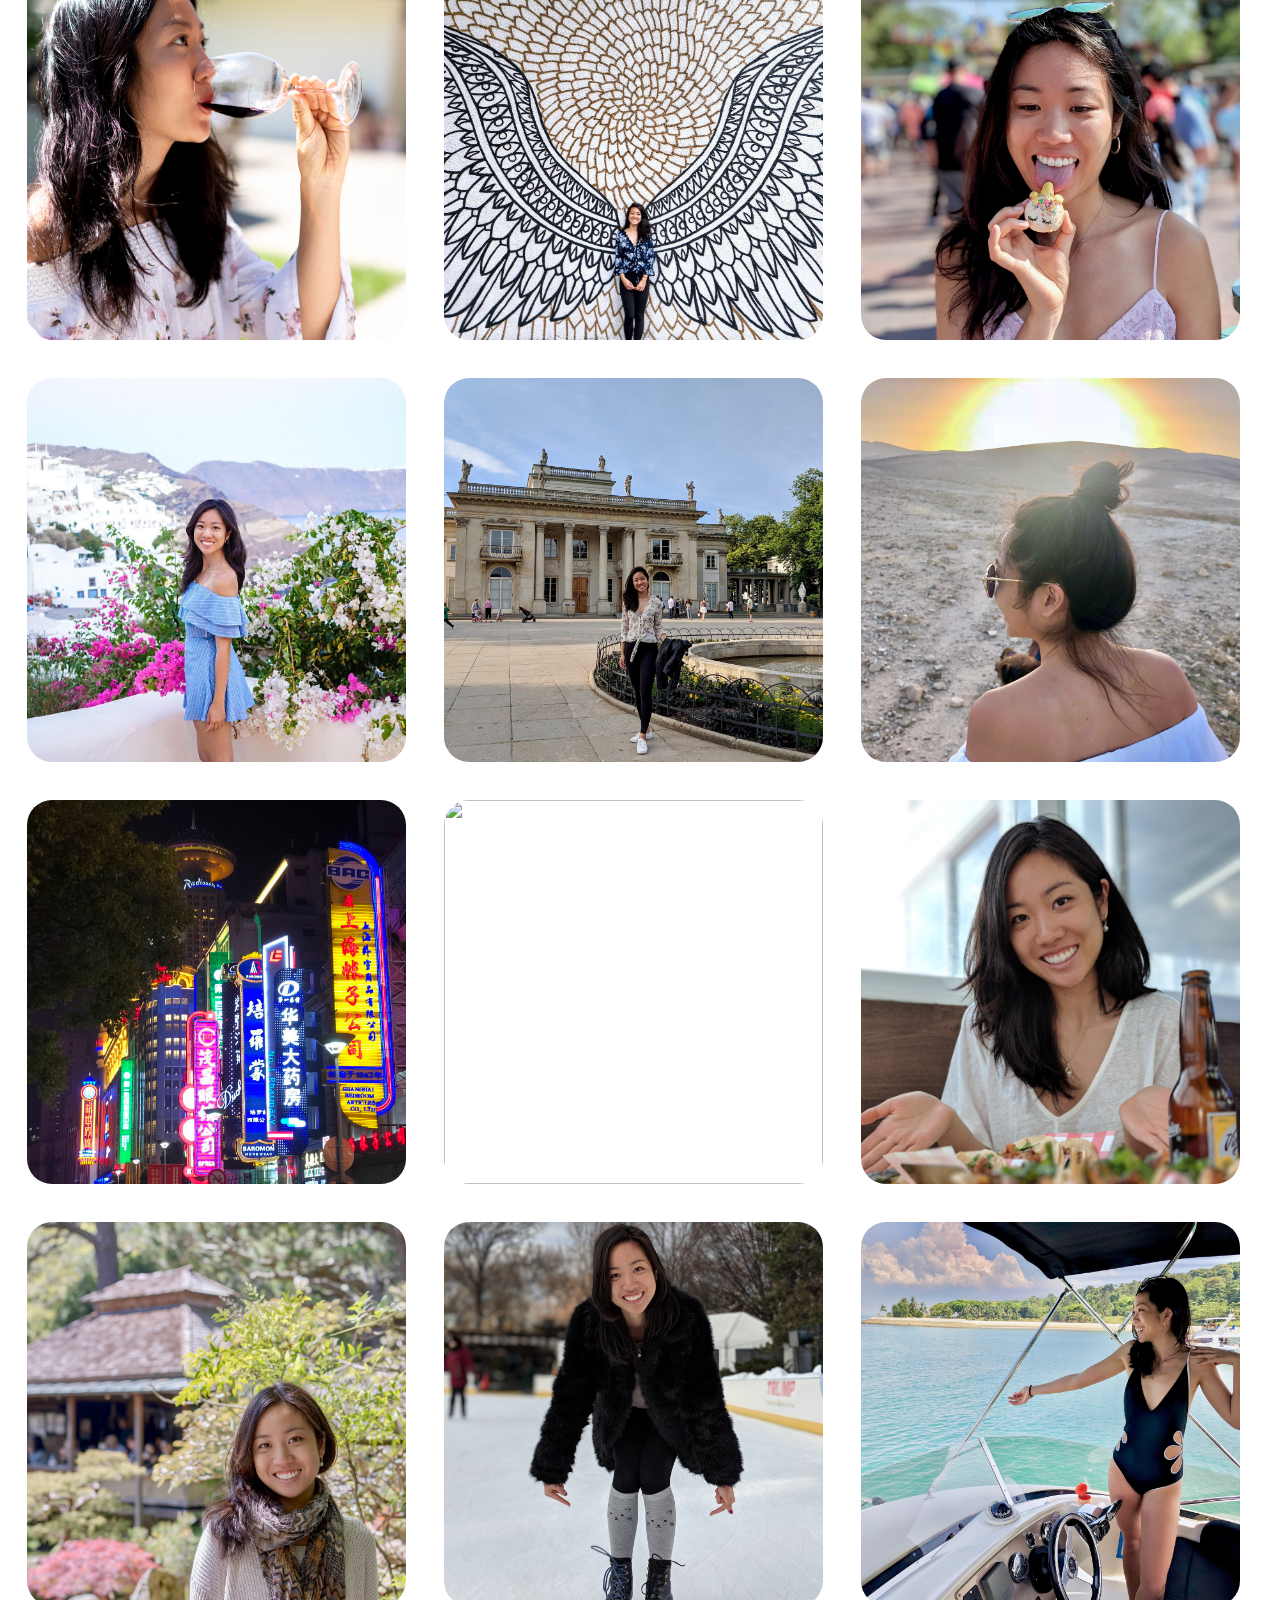
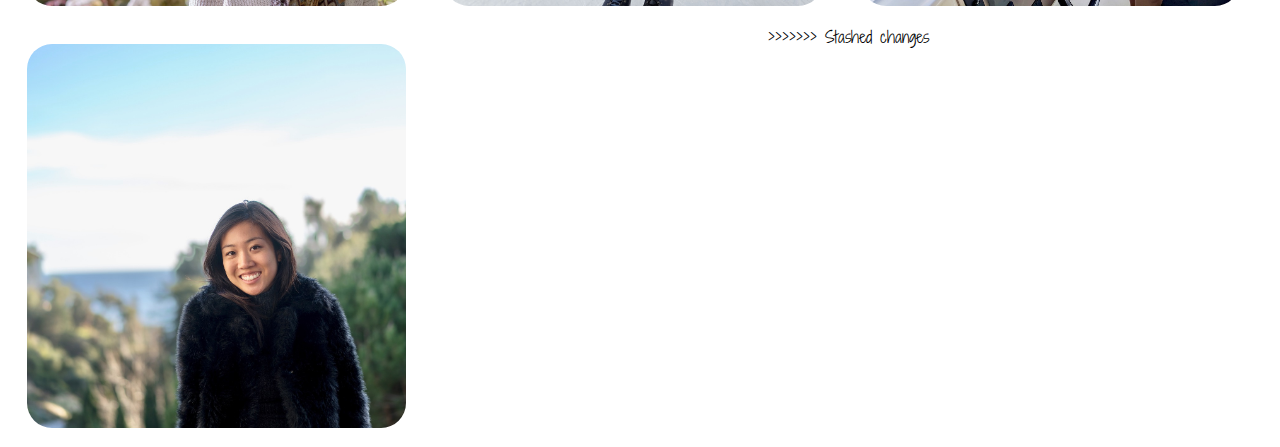
==== commit b0a8083e: "Refactored code & reformatted images" ====
--- a/index.html
+++ b/index.html
@@ -3,21 +3,27 @@
 
 <head>
     <link href="https://fonts.googleapis.com/css?family=Shadows+Into+Light+Two" rel="stylesheet">
-    <link rel="stylesheet" href="style.css"> 
-    <link rel="stylesheet" href="tab.css"> 
+    <link rel="stylesheet" href="css/style.css">
+    <link rel="stylesheet" href="css/image.css">  
+    <link rel="stylesheet" href="css/tab.css">
     <script type="text/javascript" src="http://code.jquery.com/jquery-1.7.1.min.js"></script>
-    <script src="opentab.js"></script>  
+    <script src="js/opentab.js"></script>  
 </head>
 
 <body>
     
     <div class="header-container">
         <h1 class="title">christine's adventures</h1>
-        <img class="signature" src="signature.png" alt="signature">    
+        <img class="signature" src="media/signature.png" alt="signature">    
     </div>
 
     <div class="tab">
         <button class="tablink" onclick="openTab('travel', this)" style="border-bottom: 3px solid #333;">travel</button>
         <button class="tablink" onclick="openTab('art', this)">art</button>
         <button class="tablink" onclick="openTab('food', this)">food</button>
-    </div><div id="travel" class="img-container" style="display: block;"><div class="flip-card"><div class="flipper"><div class="front" id=2018_12_12_Hawaii.jpg><img class="main-image" src="travel/2018_12_12_Hawaii.jpg"></div><div class="back" id=2018_12_12_Hawaii.jpg><img class="main-image" src="travel/2018_12_12_Hawaii.jpg"><div class="back-description"><h1>Hawaii</h1><h2>December 12, 2018</h2></div></div></div></div><div class="flip-card"><div class="flipper"><div class="front" id=2018_12_09_Guam.jpg><img class="main-image" src="travel/2018_12_09_Guam.jpg"></div><div class="back" id=2018_12_09_Guam.jpg><img class="main-image" src="travel/2018_12_09_Guam.jpg"><div class="back-description"><h1>Guam</h1><h2>December 9, 2018</h2></div></div></div></div><div class="flip-card"><div class="flipper"><div class="front" id=2018_11_30_Tokyo.jpg><img class="main-image" src="travel/2018_11_30_Tokyo.jpg"></div><div class="back" id=2018_11_30_Tokyo.jpg><img class="main-image" src="travel/2018_11_30_Tokyo.jpg"><div class="back-description"><h1>Tokyo</h1><h2>November 30, 2018</h2></div></div></div></div><div class="flip-card"><div class="flipper"><div class="front" id=2018_10_26_Cabo.jpg><img class="main-image" src="travel/2018_10_26_Cabo.jpg"></div><div class="back" id=2018_10_26_Cabo.jpg><img class="main-image" src="travel/2018_10_26_Cabo.jpg"><div class="back-description"><h1>Cabo</h1><h2>October 26, 2018</h2></div></div></div></div><div class="flip-card"><div class="flipper"><div class="front" id=2018_08_26_SLO.jpg><img class="main-image" src="travel/2018_08_26_SLO.jpg"></div><div class="back" id=2018_08_26_SLO.jpg><img class="main-image" src="travel/2018_08_26_SLO.jpg"><div class="back-description"><h1>SLO</h1><h2>August 26, 2018</h2></div></div></div></div><div class="flip-card"><div class="flipper"><div class="front" id=2018_08_10_Vancouver.jpg><img class="main-image" src="travel/2018_08_10_Vancouver.jpg"></div><div class="back" id=2018_08_10_Vancouver.jpg><img class="main-image" src="travel/2018_08_10_Vancouver.jpg"><div class="back-description"><h1>Vancouver</h1><h2>August 10, 2018</h2></div></div></div></div><div class="flip-card"><div class="flipper"><div class="front" id=2018_07_19_Disneyland.jpg><img class="main-image" src="travel/2018_07_19_Disneyland.jpg"></div><div class="back" id=2018_07_19_Disneyland.jpg><img class="main-image" src="travel/2018_07_19_Disneyland.jpg"><div class="back-description"><h1>Disneyland</h1><h2>July 19, 2018</h2></div></div></div></div><div class="flip-card"><div class="flipper"><div class="front" id=2018_07_01_Santorini.jpg><img class="main-image" src="travel/2018_07_01_Santorini.jpg"></div><div class="back" id=2018_07_01_Santorini.jpg><img class="main-image" src="travel/2018_07_01_Santorini.jpg"><div class="back-description"><h1>Santorini</h1><h2>July 1, 2018</h2></div></div></div></div><div class="flip-card"><div class="flipper"><div class="front" id=2018_06_27_Warsaw.jpg><img class="main-image" src="travel/2018_06_27_Warsaw.jpg"></div><div class="back" id=2018_06_27_Warsaw.jpg><img class="main-image" src="travel/2018_06_27_Warsaw.jpg"><div class="back-description"><h1>Warsaw</h1><h2>June 27, 2018</h2></div></div></div></div><div class="flip-card"><div class="flipper"><div class="front" id=2018_06_24_Tel Aviv.jpg><img class="main-image" src="travel/2018_06_24_Tel Aviv.jpg"></div><div class="back" id=2018_06_24_Tel Aviv.jpg><img class="main-image" src="travel/2018_06_24_Tel Aviv.jpg"><div class="back-description"><h1>Tel Aviv</h1><h2>June 24, 2018</h2></div></div></div></div><div class="flip-card"><div class="flipper"><div class="front" id=2018_06_20_Shanghai.jpg><img class="main-image" src="travel/2018_06_20_Shanghai.jpg"></div><div class="back" id=2018_06_20_Shanghai.jpg><img class="main-image" src="travel/2018_06_20_Shanghai.jpg"><div class="back-description"><h1>Shanghai</h1><h2>June 20, 2018</h2></div></div></div></div><div class="flip-card"><div class="flipper"><div class="front" id=2018_05_26_Point Reyes.jpg><img class="main-image" src="travel/2018_05_26_Point Reyes.jpg"></div><div class="back" id=2018_05_26_Point Reyes.jpg><img class="main-image" src="travel/2018_05_26_Point Reyes.jpg"><div class="back-description"><h1>Point Reyes</h1><h2>May 26, 2018</h2></div></div></div></div><div class="flip-card"><div class="flipper"><div class="front" id=2018_05_19_Mexico City.jpg><img class="main-image" src="travel/2018_05_19_Mexico City.jpg"></div><div class="back" id=2018_05_19_Mexico City.jpg><img class="main-image" src="travel/2018_05_19_Mexico City.jpg"><div class="back-description"><h1>Mexico City</h1><h2>May 19, 2018</h2></div></div></div></div><div class="flip-card"><div class="flipper"><div class="front" id=2018_04_13_SF.jpg><img class="main-image" src="travel/2018_04_13_SF.jpg"></div><div class="back" id=2018_04_13_SF.jpg><img class="main-image" src="travel/2018_04_13_SF.jpg"><div class="back-description"><h1>SF</h1><h2>April 13, 2018</h2></div></div></div></div><div class="flip-card"><div class="flipper"><div class="front" id=2018_03_25_NYC.jpg><img class="main-image" src="travel/2018_03_25_NYC.jpg"></div><div class="back" id=2018_03_25_NYC.jpg><img class="main-image" src="travel/2018_03_25_NYC.jpg"><div class="back-description"><h1>NYC</h1><h2>March 25, 2018</h2></div></div></div></div><div class="flip-card"><div class="flipper"><div class="front" id=2018_03_15_Singapore.jpg><img class="main-image" src="travel/2018_03_15_Singapore.jpg"></div><div class="back" id=2018_03_15_Singapore.jpg><img class="main-image" src="travel/2018_03_15_Singapore.jpg"><div class="back-description"><h1>Singapore</h1><h2>March 15, 2018</h2></div></div></div></div><div class="flip-card"><div class="flipper"><div class="front" id=2018_03_04_LA.jpg><img class="main-image" src="travel/2018_03_04_LA.jpg"></div><div class="back" id=2018_03_04_LA.jpg><img class="main-image" src="travel/2018_03_04_LA.jpg"><div class="back-description"><h1>LA</h1><h2>March 4, 2018</h2></div></div></div></div></div></div><div id="art" class="img-container" style="display: none;"><div class="flip-card"><div class="flipper"><div class="front" id=2019_01_23_Mango.jpg><img class="main-image" src="art/2019_01_23_Mango.jpg"></div><div class="back" id=2019_01_23_Mango.jpg><img class="main-image" src="art/2019_01_23_Mango.jpg"><div class="back-description"><h1>Mango</h1><h2>January 23, 2019</h2></div></div></div></div><div class="flip-card"><div class="flipper"><div class="front" id=2019_01_16_Apple.jpg><img class="main-image" src="art/2019_01_16_Apple.jpg"></div><div class="back" id=2019_01_16_Apple.jpg><img class="main-image" src="art/2019_01_16_Apple.jpg"><div class="back-description"><h1>Apple</h1><h2>January 16, 2019</h2></div></div></div></div><div class="flip-card"><div class="flipper"><div class="front" id=2019_01_09_Values.jpg><img class="main-image" src="art/2019_01_09_Values.jpg"></div><div class="back" id=2019_01_09_Values.jpg><img class="main-image" src="art/2019_01_09_Values.jpg"><div class="back-description"><h1>Values</h1><h2>January 9, 2019</h2></div></div></div></div></div></div><div id="food" class="img-container" style="display: none;"><div class="flip-card"><div class="flipper"><div class="front" id=2019_01_28_Steak and Broccoli.jpg><img class="main-image" src="food/2019_01_28_Steak and Broccoli.jpg"></div><div class="back" id=2019_01_28_Steak and Broccoli.jpg><img class="main-image" src="food/2019_01_28_Steak and Broccoli.jpg"><div class="back-description"><h1>Steak and Broccoli</h1><h2>January 28, 2019</h2></div></div></div></div><div class="flip-card"><div class="flipper"><div class="front" id=2019_01_13_Salmon and Asparagus.jpg><img class="main-image" src="food/2019_01_13_Salmon and Asparagus.jpg"></div><div class="back" id=2019_01_13_Salmon and Asparagus.jpg><img class="main-image" src="food/2019_01_13_Salmon and Asparagus.jpg"><div class="back-description"><h1>Salmon and Asparagus</h1><h2>January 13, 2019</h2></div></div></div></div><div class="flip-card"><div class="flipper"><div class="front" id=2019_01_12_Duck and Cauliflower.jpg><img class="main-image" src="food/2019_01_12_Duck and Cauliflower.jpg"></div><div class="back" id=2019_01_12_Duck and Cauliflower.jpg><img class="main-image" src="food/2019_01_12_Duck and Cauliflower.jpg"><div class="back-description"><h1>Duck and Cauliflower</h1><h2>January 12, 2019</h2></div></div></div></div></div></div></body></html>+<<<<<<< Updated upstream
+    </div><div id="travel" class="img-container" style="display: block;"><div class="flip-card"><div class="flipper"><div class="front" id=2018_12_12_Hawaii.jpg><img class="main-image" src="travel/2018_12_12_Hawaii.jpg"></div><div class="back" id=2018_12_12_Hawaii.jpg><img class="main-image" src="travel/2018_12_12_Hawaii.jpg"><div class="back-description"><h1>Hawaii</h1><h2>December 12, 2018</h2></div></div></div></div><div class="flip-card"><div class="flipper"><div class="front" id=2018_12_09_Guam.jpg><img class="main-image" src="travel/2018_12_09_Guam.jpg"></div><div class="back" id=2018_12_09_Guam.jpg><img class="main-image" src="travel/2018_12_09_Guam.jpg"><div class="back-description"><h1>Guam</h1><h2>December 9, 2018</h2></div></div></div></div><div class="flip-card"><div class="flipper"><div class="front" id=2018_11_30_Tokyo.jpg><img class="main-image" src="travel/2018_11_30_Tokyo.jpg"></div><div class="back" id=2018_11_30_Tokyo.jpg><img class="main-image" src="travel/2018_11_30_Tokyo.jpg"><div class="back-description"><h1>Tokyo</h1><h2>November 30, 2018</h2></div></div></div></div><div class="flip-card"><div class="flipper"><div class="front" id=2018_10_26_Cabo.jpg><img class="main-image" src="travel/2018_10_26_Cabo.jpg"></div><div class="back" id=2018_10_26_Cabo.jpg><img class="main-image" src="travel/2018_10_26_Cabo.jpg"><div class="back-description"><h1>Cabo</h1><h2>October 26, 2018</h2></div></div></div></div><div class="flip-card"><div class="flipper"><div class="front" id=2018_08_26_SLO.jpg><img class="main-image" src="travel/2018_08_26_SLO.jpg"></div><div class="back" id=2018_08_26_SLO.jpg><img class="main-image" src="travel/2018_08_26_SLO.jpg"><div class="back-description"><h1>SLO</h1><h2>August 26, 2018</h2></div></div></div></div><div class="flip-card"><div class="flipper"><div class="front" id=2018_08_10_Vancouver.jpg><img class="main-image" src="travel/2018_08_10_Vancouver.jpg"></div><div class="back" id=2018_08_10_Vancouver.jpg><img class="main-image" src="travel/2018_08_10_Vancouver.jpg"><div class="back-description"><h1>Vancouver</h1><h2>August 10, 2018</h2></div></div></div></div><div class="flip-card"><div class="flipper"><div class="front" id=2018_07_19_Disneyland.jpg><img class="main-image" src="travel/2018_07_19_Disneyland.jpg"></div><div class="back" id=2018_07_19_Disneyland.jpg><img class="main-image" src="travel/2018_07_19_Disneyland.jpg"><div class="back-description"><h1>Disneyland</h1><h2>July 19, 2018</h2></div></div></div></div><div class="flip-card"><div class="flipper"><div class="front" id=2018_07_01_Santorini.jpg><img class="main-image" src="travel/2018_07_01_Santorini.jpg"></div><div class="back" id=2018_07_01_Santorini.jpg><img class="main-image" src="travel/2018_07_01_Santorini.jpg"><div class="back-description"><h1>Santorini</h1><h2>July 1, 2018</h2></div></div></div></div><div class="flip-card"><div class="flipper"><div class="front" id=2018_06_27_Warsaw.jpg><img class="main-image" src="travel/2018_06_27_Warsaw.jpg"></div><div class="back" id=2018_06_27_Warsaw.jpg><img class="main-image" src="travel/2018_06_27_Warsaw.jpg"><div class="back-description"><h1>Warsaw</h1><h2>June 27, 2018</h2></div></div></div></div><div class="flip-card"><div class="flipper"><div class="front" id=2018_06_24_Tel Aviv.jpg><img class="main-image" src="travel/2018_06_24_Tel Aviv.jpg"></div><div class="back" id=2018_06_24_Tel Aviv.jpg><img class="main-image" src="travel/2018_06_24_Tel Aviv.jpg"><div class="back-description"><h1>Tel Aviv</h1><h2>June 24, 2018</h2></div></div></div></div><div class="flip-card"><div class="flipper"><div class="front" id=2018_06_20_Shanghai.jpg><img class="main-image" src="travel/2018_06_20_Shanghai.jpg"></div><div class="back" id=2018_06_20_Shanghai.jpg><img class="main-image" src="travel/2018_06_20_Shanghai.jpg"><div class="back-description"><h1>Shanghai</h1><h2>June 20, 2018</h2></div></div></div></div><div class="flip-card"><div class="flipper"><div class="front" id=2018_05_26_Point Reyes.jpg><img class="main-image" src="travel/2018_05_26_Point Reyes.jpg"></div><div class="back" id=2018_05_26_Point Reyes.jpg><img class="main-image" src="travel/2018_05_26_Point Reyes.jpg"><div class="back-description"><h1>Point Reyes</h1><h2>May 26, 2018</h2></div></div></div></div><div class="flip-card"><div class="flipper"><div class="front" id=2018_05_19_Mexico City.jpg><img class="main-image" src="travel/2018_05_19_Mexico City.jpg"></div><div class="back" id=2018_05_19_Mexico City.jpg><img class="main-image" src="travel/2018_05_19_Mexico City.jpg"><div class="back-description"><h1>Mexico City</h1><h2>May 19, 2018</h2></div></div></div></div><div class="flip-card"><div class="flipper"><div class="front" id=2018_04_13_SF.jpg><img class="main-image" src="travel/2018_04_13_SF.jpg"></div><div class="back" id=2018_04_13_SF.jpg><img class="main-image" src="travel/2018_04_13_SF.jpg"><div class="back-description"><h1>SF</h1><h2>April 13, 2018</h2></div></div></div></div><div class="flip-card"><div class="flipper"><div class="front" id=2018_03_25_NYC.jpg><img class="main-image" src="travel/2018_03_25_NYC.jpg"></div><div class="back" id=2018_03_25_NYC.jpg><img class="main-image" src="travel/2018_03_25_NYC.jpg"><div class="back-description"><h1>NYC</h1><h2>March 25, 2018</h2></div></div></div></div><div class="flip-card"><div class="flipper"><div class="front" id=2018_03_15_Singapore.jpg><img class="main-image" src="travel/2018_03_15_Singapore.jpg"></div><div class="back" id=2018_03_15_Singapore.jpg><img class="main-image" src="travel/2018_03_15_Singapore.jpg"><div class="back-description"><h1>Singapore</h1><h2>March 15, 2018</h2></div></div></div></div><div class="flip-card"><div class="flipper"><div class="front" id=2018_03_04_LA.jpg><img class="main-image" src="travel/2018_03_04_LA.jpg"></div><div class="back" id=2018_03_04_LA.jpg><img class="main-image" src="travel/2018_03_04_LA.jpg"><div class="back-description"><h1>LA</h1><h2>March 4, 2018</h2></div></div></div></div></div></div><div id="art" class="img-container" style="display: none;"><div class="flip-card"><div class="flipper"><div class="front" id=2019_01_23_Mango.jpg><img class="main-image" src="art/2019_01_23_Mango.jpg"></div><div class="back" id=2019_01_23_Mango.jpg><img class="main-image" src="art/2019_01_23_Mango.jpg"><div class="back-description"><h1>Mango</h1><h2>January 23, 2019</h2></div></div></div></div><div class="flip-card"><div class="flipper"><div class="front" id=2019_01_16_Apple.jpg><img class="main-image" src="art/2019_01_16_Apple.jpg"></div><div class="back" id=2019_01_16_Apple.jpg><img class="main-image" src="art/2019_01_16_Apple.jpg"><div class="back-description"><h1>Apple</h1><h2>January 16, 2019</h2></div></div></div></div><div class="flip-card"><div class="flipper"><div class="front" id=2019_01_09_Values.jpg><img class="main-image" src="art/2019_01_09_Values.jpg"></div><div class="back" id=2019_01_09_Values.jpg><img class="main-image" src="art/2019_01_09_Values.jpg"><div class="back-description"><h1>Values</h1><h2>January 9, 2019</h2></div></div></div></div></div></div><div id="food" class="img-container" style="display: none;"><div class="flip-card"><div class="flipper"><div class="front" id=2019_01_28_Steak and Broccoli.jpg><img class="main-image" src="food/2019_01_28_Steak and Broccoli.jpg"></div><div class="back" id=2019_01_28_Steak and Broccoli.jpg><img class="main-image" src="food/2019_01_28_Steak and Broccoli.jpg"><div class="back-description"><h1>Steak and Broccoli</h1><h2>January 28, 2019</h2></div></div></div></div><div class="flip-card"><div class="flipper"><div class="front" id=2019_01_13_Salmon and Asparagus.jpg><img class="main-image" src="food/2019_01_13_Salmon and Asparagus.jpg"></div><div class="back" id=2019_01_13_Salmon and Asparagus.jpg><img class="main-image" src="food/2019_01_13_Salmon and Asparagus.jpg"><div class="back-description"><h1>Salmon and Asparagus</h1><h2>January 13, 2019</h2></div></div></div></div><div class="flip-card"><div class="flipper"><div class="front" id=2019_01_12_Duck and Cauliflower.jpg><img class="main-image" src="food/2019_01_12_Duck and Cauliflower.jpg"></div><div class="back" id=2019_01_12_Duck and Cauliflower.jpg><img class="main-image" src="food/2019_01_12_Duck and Cauliflower.jpg"><div class="back-description"><h1>Duck and Cauliflower</h1><h2>January 12, 2019</h2></div></div></div></div></div></div></body></html>
+=======
+    </div>
+<div id="travel" class="img-container" style="display: block;"><div class="flip-card"><div class="flipper"><div class="front" id=2018_12_12_Hawaii.jpg><img class="main-image" src="media/travel/2018_12_12_Hawaii.jpg"></div><div class="back" id=2018_12_12_Hawaii.jpg><img class="main-image" src="media/travel/2018_12_12_Hawaii.jpg"><div class="back-description"><h1>Hawaii</h1><h2>December 12, 2018</h2></div></div></div></div><div class="flip-card"><div class="flipper"><div class="front" id=2018_12_09_guam.jpg><img class="main-image" src="media/travel/2018_12_09_guam.jpg"></div><div class="back" id=2018_12_09_guam.jpg><img class="main-image" src="media/travel/2018_12_09_guam.jpg"><div class="back-description"><h1>guam</h1><h2>December 9, 2018</h2></div></div></div></div><div class="flip-card"><div class="flipper"><div class="front" id=2018_11_30_Tokyo.jpg><img class="main-image" src="media/travel/2018_11_30_Tokyo.jpg"></div><div class="back" id=2018_11_30_Tokyo.jpg><img class="main-image" src="media/travel/2018_11_30_Tokyo.jpg"><div class="back-description"><h1>Tokyo</h1><h2>November 30, 2018</h2></div></div></div></div><div class="flip-card"><div class="flipper"><div class="front" id=2018_10_26_Cabo.jpg><img class="main-image" src="media/travel/2018_10_26_Cabo.jpg"></div><div class="back" id=2018_10_26_Cabo.jpg><img class="main-image" src="media/travel/2018_10_26_Cabo.jpg"><div class="back-description"><h1>Cabo</h1><h2>October 26, 2018</h2></div></div></div></div><div class="flip-card"><div class="flipper"><div class="front" id=2018_08_26_SLO.jpg><img class="main-image" src="media/travel/2018_08_26_SLO.jpg"></div><div class="back" id=2018_08_26_SLO.jpg><img class="main-image" src="media/travel/2018_08_26_SLO.jpg"><div class="back-description"><h1>SLO</h1><h2>August 26, 2018</h2></div></div></div></div><div class="flip-card"><div class="flipper"><div class="front" id=2018_08_10_Vancouver.jpg><img class="main-image" src="media/travel/2018_08_10_Vancouver.jpg"></div><div class="back" id=2018_08_10_Vancouver.jpg><img class="main-image" src="media/travel/2018_08_10_Vancouver.jpg"><div class="back-description"><h1>Vancouver</h1><h2>August 10, 2018</h2></div></div></div></div><div class="flip-card"><div class="flipper"><div class="front" id=2018_07_19_Disneyland.jpg><img class="main-image" src="media/travel/2018_07_19_Disneyland.jpg"></div><div class="back" id=2018_07_19_Disneyland.jpg><img class="main-image" src="media/travel/2018_07_19_Disneyland.jpg"><div class="back-description"><h1>Disneyland</h1><h2>July 19, 2018</h2></div></div></div></div><div class="flip-card"><div class="flipper"><div class="front" id=2018_07_01_Santorini.jpg><img class="main-image" src="media/travel/2018_07_01_Santorini.jpg"></div><div class="back" id=2018_07_01_Santorini.jpg><img class="main-image" src="media/travel/2018_07_01_Santorini.jpg"><div class="back-description"><h1>Santorini</h1><h2>July 1, 2018</h2></div></div></div></div><div class="flip-card"><div class="flipper"><div class="front" id=2018_06_27_Warsaw.jpg><img class="main-image" src="media/travel/2018_06_27_Warsaw.jpg"></div><div class="back" id=2018_06_27_Warsaw.jpg><img class="main-image" src="media/travel/2018_06_27_Warsaw.jpg"><div class="back-description"><h1>Warsaw</h1><h2>June 27, 2018</h2></div></div></div></div><div class="flip-card"><div class="flipper"><div class="front" id=2018_06_24_Tel_Aviv.jpg><img class="main-image" src="media/travel/2018_06_24_Tel_Aviv.jpg"></div><div class="back" id=2018_06_24_Tel_Aviv.jpg><img class="main-image" src="media/travel/2018_06_24_Tel_Aviv.jpg"><div class="back-description"><h1>Tel Aviv</h1><h2>June 24, 2018</h2></div></div></div></div><div class="flip-card"><div class="flipper"><div class="front" id=2018_06_20_Shanghai.jpg><img class="main-image" src="media/travel/2018_06_20_Shanghai.jpg"></div><div class="back" id=2018_06_20_Shanghai.jpg><img class="main-image" src="media/travel/2018_06_20_Shanghai.jpg"><div class="back-description"><h1>Shanghai</h1><h2>June 20, 2018</h2></div></div></div></div><div class="flip-card"><div class="flipper"><div class="front" id=2018_05_26_point_Reyes.jpg><img class="main-image" src="media/travel/2018_05_26_point_Reyes.jpg"></div><div class="back" id=2018_05_26_point_Reyes.jpg><img class="main-image" src="media/travel/2018_05_26_point_Reyes.jpg"><div class="back-description"><h1>point Reyes</h1><h2>May 26, 2018</h2></div></div></div></div><div class="flip-card"><div class="flipper"><div class="front" id=2018_05_19_Mexico_City.jpg><img class="main-image" src="media/travel/2018_05_19_Mexico_City.jpg"></div><div class="back" id=2018_05_19_Mexico_City.jpg><img class="main-image" src="media/travel/2018_05_19_Mexico_City.jpg"><div class="back-description"><h1>Mexico City</h1><h2>May 19, 2018</h2></div></div></div></div><div class="flip-card"><div class="flipper"><div class="front" id=2018_04_13_SF.jpg><img class="main-image" src="media/travel/2018_04_13_SF.jpg"></div><div class="back" id=2018_04_13_SF.jpg><img class="main-image" src="media/travel/2018_04_13_SF.jpg"><div class="back-description"><h1>SF</h1><h2>April 13, 2018</h2></div></div></div></div><div class="flip-card"><div class="flipper"><div class="front" id=2018_03_25_NYC.jpg><img class="main-image" src="media/travel/2018_03_25_NYC.jpg"></div><div class="back" id=2018_03_25_NYC.jpg><img class="main-image" src="media/travel/2018_03_25_NYC.jpg"><div class="back-description"><h1>NYC</h1><h2>March 25, 2018</h2></div></div></div></div><div class="flip-card"><div class="flipper"><div class="front" id=2018_03_15_Singapore.jpg><img class="main-image" src="media/travel/2018_03_15_Singapore.jpg"></div><div class="back" id=2018_03_15_Singapore.jpg><img class="main-image" src="media/travel/2018_03_15_Singapore.jpg"><div class="back-description"><h1>Singapore</h1><h2>March 15, 2018</h2></div></div></div></div><div class="flip-card"><div class="flipper"><div class="front" id=2018_03_04_LA.jpg><img class="main-image" src="media/travel/2018_03_04_LA.jpg"></div><div class="back" id=2018_03_04_LA.jpg><img class="main-image" src="media/travel/2018_03_04_LA.jpg"><div class="back-description"><h1>LA</h1><h2>March 4, 2018</h2></div></div></div></div></div></div><div id="art" class="img-container" style="display: none;"><div class="flip-card"><div class="flipper"><div class="front" id=2019_03_13_The_Oxbow.jpg><img class="main-image" src="media/art/2019_03_13_The_Oxbow.jpg"></div><div class="back" id=2019_03_13_The_Oxbow.jpg><img class="main-image" src="media/art/2019_03_13_The_Oxbow.jpg"><div class="back-description"><h1>The Oxbow</h1><h2>March 13, 2019</h2></div></div></div></div><div class="flip-card"><div class="flipper"><div class="front" id=2019_02_20_Carnation, Lily, Lily, Rose.jpg><img class="main-image" src="media/art/2019_02_20_Carnation, Lily, Lily, Rose.jpg"></div><div class="back" id=2019_02_20_Carnation, Lily, Lily, Rose.jpg><img class="main-image" src="media/art/2019_02_20_Carnation, Lily, Lily, Rose.jpg"><div class="back-description"><h1>Carnation, Lily, Lily, Rose</h1><h2>February 20, 2019</h2></div></div></div></div><div class="flip-card"><div class="flipper"><div class="front" id=2019_01_23_Mango.jpg><img class="main-image" src="media/art/2019_01_23_Mango.jpg"></div><div class="back" id=2019_01_23_Mango.jpg><img class="main-image" src="media/art/2019_01_23_Mango.jpg"><div class="back-description"><h1>Mango</h1><h2>January 23, 2019</h2></div></div></div></div><div class="flip-card"><div class="flipper"><div class="front" id=2019_01_16_Apple.jpg><img class="main-image" src="media/art/2019_01_16_Apple.jpg"></div><div class="back" id=2019_01_16_Apple.jpg><img class="main-image" src="media/art/2019_01_16_Apple.jpg"><div class="back-description"><h1>Apple</h1><h2>January 16, 2019</h2></div></div></div></div><div class="flip-card"><div class="flipper"><div class="front" id=2019_01_09_Values.jpg><img class="main-image" src="media/art/2019_01_09_Values.jpg"></div><div class="back" id=2019_01_09_Values.jpg><img class="main-image" src="media/art/2019_01_09_Values.jpg"><div class="back-description"><h1>Values</h1><h2>January 9, 2019</h2></div></div></div></div></div></div><div id="food" class="img-container" style="display: none;"><div class="flip-card"><div class="flipper"><div class="front" id=2019_03_16_Ramen.jpg><img class="main-image" src="media/food/2019_03_16_Ramen.jpg"></div><div class="back" id=2019_03_16_Ramen.jpg><img class="main-image" src="media/food/2019_03_16_Ramen.jpg"><div class="back-description"><h1>Ramen</h1><h2>March 16, 2019</h2></div></div></div></div><div class="flip-card"><div class="flipper"><div class="front" id=2019_02_09_Tuna_and_Veggies.jpg><img class="main-image" src="media/food/2019_02_09_Tuna_and_Veggies.jpg"></div><div class="back" id=2019_02_09_Tuna_and_Veggies.jpg><img class="main-image" src="media/food/2019_02_09_Tuna_and_Veggies.jpg"><div class="back-description"><h1>Tuna and Veggies</h1><h2>February 9, 2019</h2></div></div></div></div><div class="flip-card"><div class="flipper"><div class="front" id=2019_02_02_Lamb_and_Broccoli.jpg><img class="main-image" src="media/food/2019_02_02_Lamb_and_Broccoli.jpg"></div><div class="back" id=2019_02_02_Lamb_and_Broccoli.jpg><img class="main-image" src="media/food/2019_02_02_Lamb_and_Broccoli.jpg"><div class="back-description"><h1>Lamb and Broccoli</h1><h2>February 2, 2019</h2></div></div></div></div><div class="flip-card"><div class="flipper"><div class="front" id=2019_01_28_Steak_and_Broccoli.jpg><img class="main-image" src="media/food/2019_01_28_Steak_and_Broccoli.jpg"></div><div class="back" id=2019_01_28_Steak_and_Broccoli.jpg><img class="main-image" src="media/food/2019_01_28_Steak_and_Broccoli.jpg"><div class="back-description"><h1>Steak and Broccoli</h1><h2>January 28, 2019</h2></div></div></div></div><div class="flip-card"><div class="flipper"><div class="front" id=2019_01_13_Salmon_and_Asparagus.jpg><img class="main-image" src="media/food/2019_01_13_Salmon_and_Asparagus.jpg"></div><div class="back" id=2019_01_13_Salmon_and_Asparagus.jpg><img class="main-image" src="media/food/2019_01_13_Salmon_and_Asparagus.jpg"><div class="back-description"><h1>Salmon and Asparagus</h1><h2>January 13, 2019</h2></div></div></div></div><div class="flip-card"><div class="flipper"><div class="front" id=2019_01_12_Duck_and_Cauliflower.jpg><img class="main-image" src="media/food/2019_01_12_Duck_and_Cauliflower.jpg"></div><div class="back" id=2019_01_12_Duck_and_Cauliflower.jpg><img class="main-image" src="media/food/2019_01_12_Duck_and_Cauliflower.jpg"><div class="back-description"><h1>Duck and Cauliflower</h1><h2>January 12, 2019</h2></div></div></div></div></div></div></body></html>
+>>>>>>> Stashed changes
--- a/css/style.css
+++ b/css/style.css
@@ -0,0 +1,90 @@
+* {
+    font-family: 'Shadows Into Light Two', cursive;
+    color: black;
+    text-align: center;
+}
+
+h1, h2 {
+    width: 400px;
+    max-width: 30vw;
+}
+
+.title {
+    display: inline;
+    font-size: 40px;
+}
+
+.header-container {
+    width: 100%;
+    height: 60px;
+    margin: 10px 0px;
+}
+
+.signature {
+    width: 50px;
+    height: 50px;
+    float: right;
+}
+.main-image {
+    width: 100%;
+    height: 100%;
+    border-radius: 25px;
+    object-fit: cover;
+}
+
+.back .main-image {
+    opacity: 0.5;
+}
+
+.img-container {
+    width: 100%;
+}
+/* entire flip card, keeps perspective */
+.flip-card {
+    width: 30%;
+    height: 30vw;
+    perspective: 1000px;
+    float:left;
+    margin: 1.5%;
+}
+
+/* flip speed goes here */
+.flipper {
+    position: relative;
+    width: 100%;
+    height: 100%;
+	transition: 0.6s;
+	transform-style: preserve-3d;
+}
+
+    .flip-card:hover .flipper {
+        transform: rotateY(180deg);
+    }
+
+/* hide back of pane during swap */
+.front, .back {
+    position: absolute;
+    width: 100%;
+    height: 100%;
+	backface-visibility: hidden;
+}
+
+/* front pane, placed above back */
+.front {
+	/* for firefox 31 */
+    /* transform: rotateY(0deg); */
+    z-index: 2;
+}
+
+/* back, initially hidden pane */
+.back {
+    transform: rotateY(180deg);
+    z-index: 1;
+}
+
+.back-description {
+    position: absolute;
+    top: 50%;
+    left: 50%;
+    transform: translate(-50%, -50%);
+}--- a/css/image.css
+++ b/css/image.css
@@ -0,0 +1,79 @@
+.main-image {
+    width: 100%;
+    height: 100%;
+    border-radius: 25px;
+    object-fit: cover;
+}
+
+.back .main-image {
+    opacity: 0.5;
+}
+
+.img-container {
+    width: 100%;
+}
+/* entire flip card, keeps perspective */
+#travel .flip-card {
+    width: 30%;
+    height: 30vw;
+    perspective: 1000px;
+    float:left;
+    margin: 1.5%;
+}
+
+#art .flip-card {
+    width: 30%;
+    height: 22.5vw;
+    perspective: 1000px;
+    float:left;
+    margin: 1.5%;
+}
+
+#food .flip-card {
+    width: 22%;
+    height: 30vw;
+    perspective: 1000px;
+    float:left;
+    margin: 1.5%;
+}
+
+/* flip speed goes here */
+.flipper {
+    position: relative;
+    width: 100%;
+    height: 100%;
+	transition: 0.6s;
+	transform-style: preserve-3d;
+}
+
+    .flip-card:hover .flipper {
+        transform: rotateY(180deg);
+    }
+
+/* hide back of pane during swap */
+.front, .back {
+    position: absolute;
+    width: 100%;
+    height: 100%;
+	backface-visibility: hidden;
+}
+
+/* front pane, placed above back */
+.front {
+	/* for firefox 31 */
+    /* transform: rotateY(0deg); */
+    z-index: 2;
+}
+
+/* back, initially hidden pane */
+.back {
+    transform: rotateY(180deg);
+    z-index: 1;
+}
+
+.back-description {
+    position: absolute;
+    top: 50%;
+    left: 50%;
+    transform: translate(-50%, -50%);
+}--- a/css/tab.css
+++ b/css/tab.css
@@ -0,0 +1,22 @@
+/* Style the tab */
+.tab {
+  overflow: hidden;
+}
+
+/* Style the buttons inside the tab */
+.tab button {
+    float: left;
+    border: 0;
+    border-bottom: 3px solid #999;
+    padding: 5px;
+    outline: none;
+    cursor: pointer;
+    font-size: 20px;
+    margin: 0.5%;
+    width: 32%;
+}
+
+/* Change background color of buttons on hover */
+.tab button:hover {
+  border-bottom: 3px solid #333;
+}
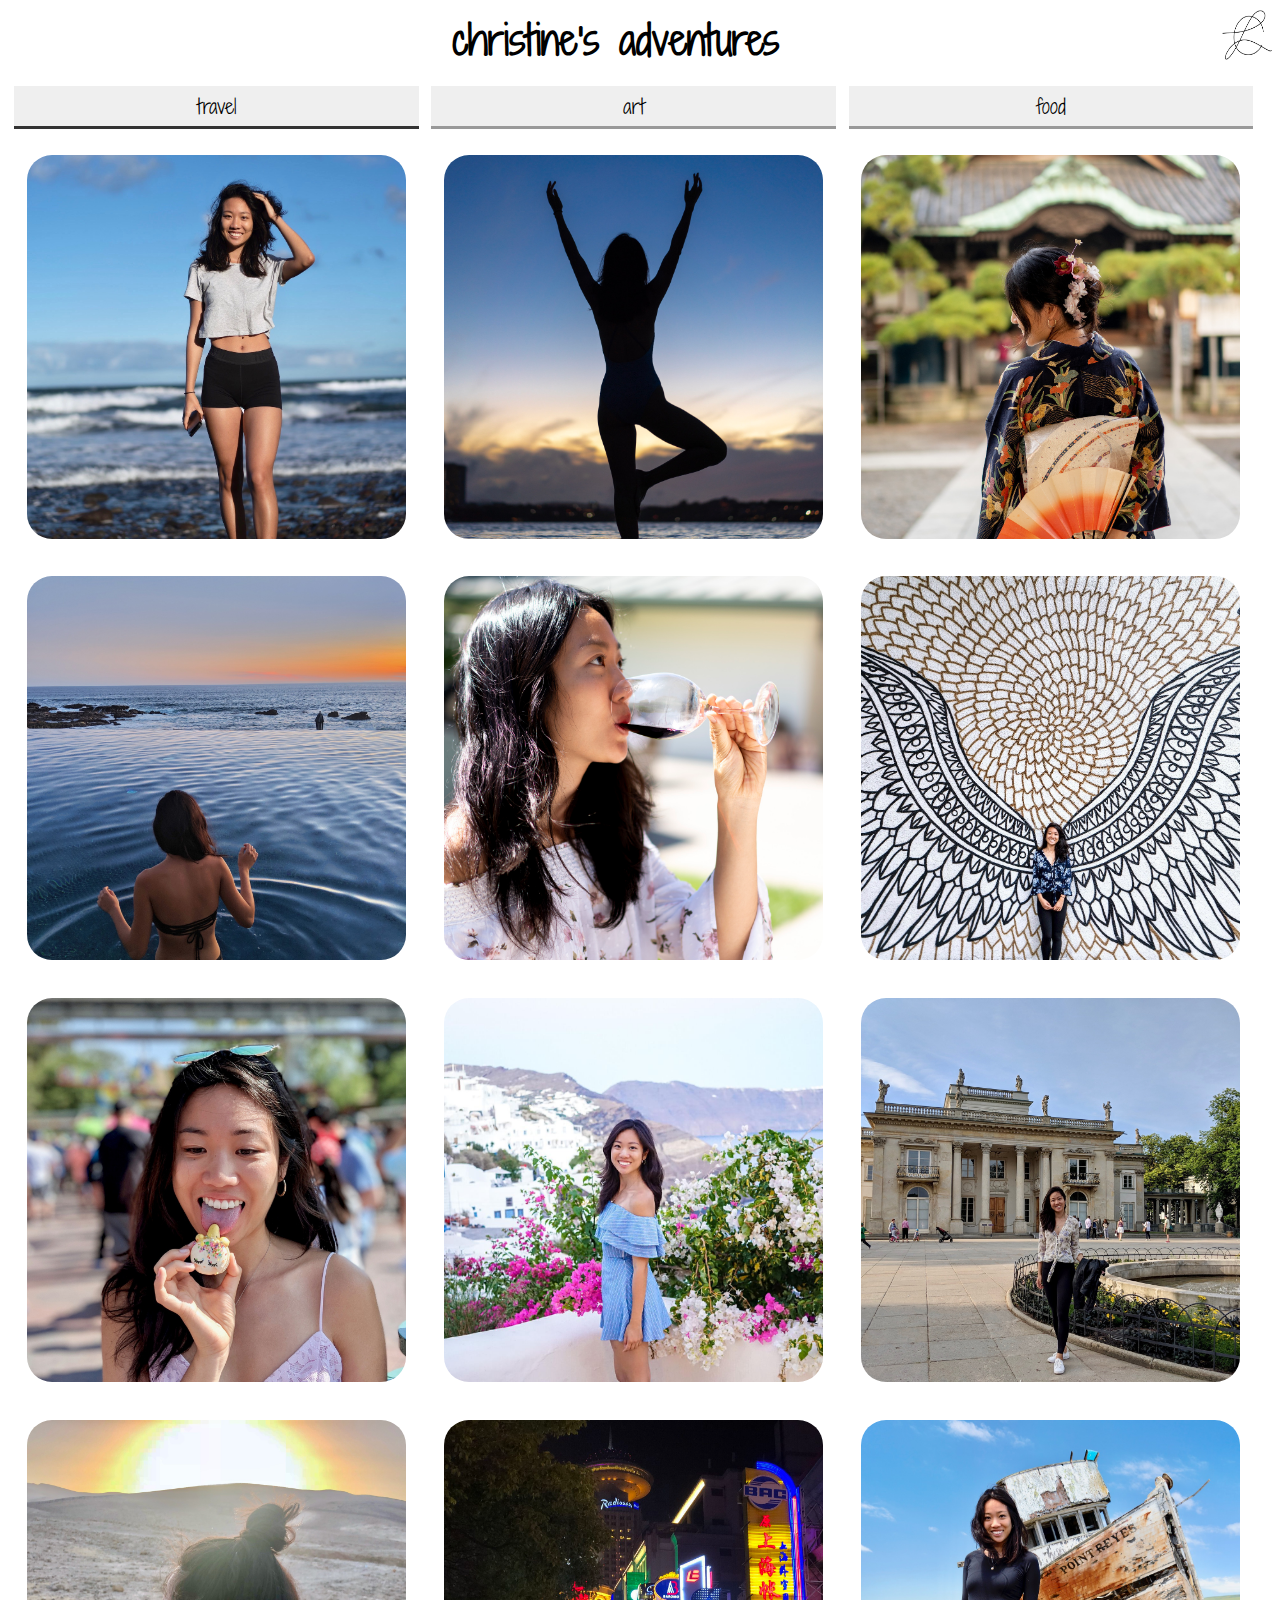
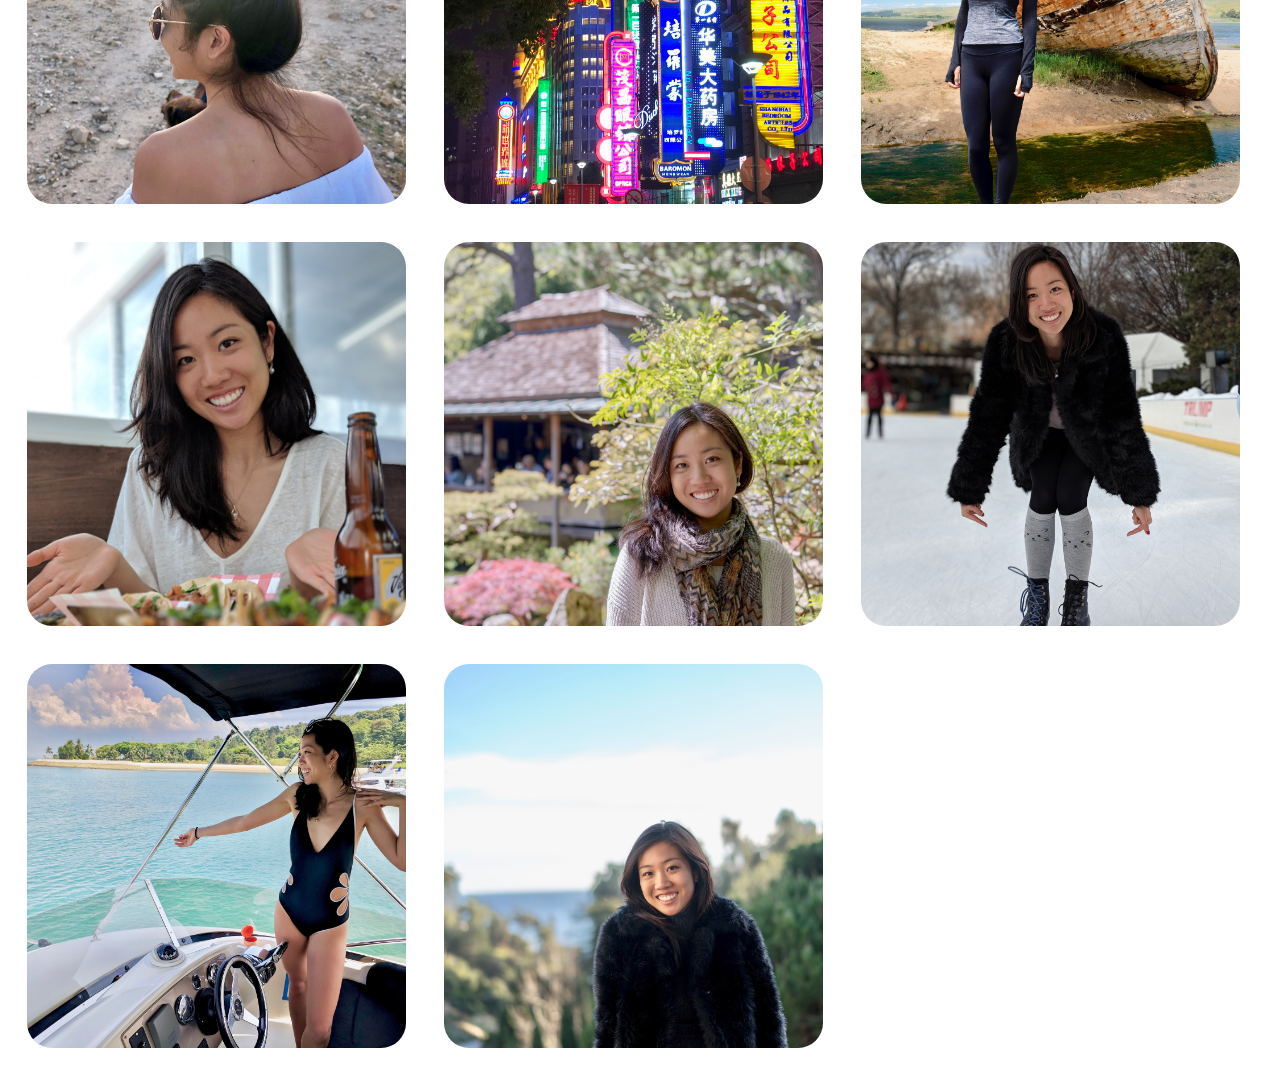
==== commit 09eebde2: "Reformatted" ====
--- a/index.html
+++ b/index.html
@@ -21,9 +21,5 @@
         <button class="tablink" onclick="openTab('travel', this)" style="border-bottom: 3px solid #333;">travel</button>
         <button class="tablink" onclick="openTab('art', this)">art</button>
         <button class="tablink" onclick="openTab('food', this)">food</button>
-<<<<<<< Updated upstream
-    </div><div id="travel" class="img-container" style="display: block;"><div class="flip-card"><div class="flipper"><div class="front" id=2018_12_12_Hawaii.jpg><img class="main-image" src="travel/2018_12_12_Hawaii.jpg"></div><div class="back" id=2018_12_12_Hawaii.jpg><img class="main-image" src="travel/2018_12_12_Hawaii.jpg"><div class="back-description"><h1>Hawaii</h1><h2>December 12, 2018</h2></div></div></div></div><div class="flip-card"><div class="flipper"><div class="front" id=2018_12_09_Guam.jpg><img class="main-image" src="travel/2018_12_09_Guam.jpg"></div><div class="back" id=2018_12_09_Guam.jpg><img class="main-image" src="travel/2018_12_09_Guam.jpg"><div class="back-description"><h1>Guam</h1><h2>December 9, 2018</h2></div></div></div></div><div class="flip-card"><div class="flipper"><div class="front" id=2018_11_30_Tokyo.jpg><img class="main-image" src="travel/2018_11_30_Tokyo.jpg"></div><div class="back" id=2018_11_30_Tokyo.jpg><img class="main-image" src="travel/2018_11_30_Tokyo.jpg"><div class="back-description"><h1>Tokyo</h1><h2>November 30, 2018</h2></div></div></div></div><div class="flip-card"><div class="flipper"><div class="front" id=2018_10_26_Cabo.jpg><img class="main-image" src="travel/2018_10_26_Cabo.jpg"></div><div class="back" id=2018_10_26_Cabo.jpg><img class="main-image" src="travel/2018_10_26_Cabo.jpg"><div class="back-description"><h1>Cabo</h1><h2>October 26, 2018</h2></div></div></div></div><div class="flip-card"><div class="flipper"><div class="front" id=2018_08_26_SLO.jpg><img class="main-image" src="travel/2018_08_26_SLO.jpg"></div><div class="back" id=2018_08_26_SLO.jpg><img class="main-image" src="travel/2018_08_26_SLO.jpg"><div class="back-description"><h1>SLO</h1><h2>August 26, 2018</h2></div></div></div></div><div class="flip-card"><div class="flipper"><div class="front" id=2018_08_10_Vancouver.jpg><img class="main-image" src="travel/2018_08_10_Vancouver.jpg"></div><div class="back" id=2018_08_10_Vancouver.jpg><img class="main-image" src="travel/2018_08_10_Vancouver.jpg"><div class="back-description"><h1>Vancouver</h1><h2>August 10, 2018</h2></div></div></div></div><div class="flip-card"><div class="flipper"><div class="front" id=2018_07_19_Disneyland.jpg><img class="main-image" src="travel/2018_07_19_Disneyland.jpg"></div><div class="back" id=2018_07_19_Disneyland.jpg><img class="main-image" src="travel/2018_07_19_Disneyland.jpg"><div class="back-description"><h1>Disneyland</h1><h2>July 19, 2018</h2></div></div></div></div><div class="flip-card"><div class="flipper"><div class="front" id=2018_07_01_Santorini.jpg><img class="main-image" src="travel/2018_07_01_Santorini.jpg"></div><div class="back" id=2018_07_01_Santorini.jpg><img class="main-image" src="travel/2018_07_01_Santorini.jpg"><div class="back-description"><h1>Santorini</h1><h2>July 1, 2018</h2></div></div></div></div><div class="flip-card"><div class="flipper"><div class="front" id=2018_06_27_Warsaw.jpg><img class="main-image" src="travel/2018_06_27_Warsaw.jpg"></div><div class="back" id=2018_06_27_Warsaw.jpg><img class="main-image" src="travel/2018_06_27_Warsaw.jpg"><div class="back-description"><h1>Warsaw</h1><h2>June 27, 2018</h2></div></div></div></div><div class="flip-card"><div class="flipper"><div class="front" id=2018_06_24_Tel Aviv.jpg><img class="main-image" src="travel/2018_06_24_Tel Aviv.jpg"></div><div class="back" id=2018_06_24_Tel Aviv.jpg><img class="main-image" src="travel/2018_06_24_Tel Aviv.jpg"><div class="back-description"><h1>Tel Aviv</h1><h2>June 24, 2018</h2></div></div></div></div><div class="flip-card"><div class="flipper"><div class="front" id=2018_06_20_Shanghai.jpg><img class="main-image" src="travel/2018_06_20_Shanghai.jpg"></div><div class="back" id=2018_06_20_Shanghai.jpg><img class="main-image" src="travel/2018_06_20_Shanghai.jpg"><div class="back-description"><h1>Shanghai</h1><h2>June 20, 2018</h2></div></div></div></div><div class="flip-card"><div class="flipper"><div class="front" id=2018_05_26_Point Reyes.jpg><img class="main-image" src="travel/2018_05_26_Point Reyes.jpg"></div><div class="back" id=2018_05_26_Point Reyes.jpg><img class="main-image" src="travel/2018_05_26_Point Reyes.jpg"><div class="back-description"><h1>Point Reyes</h1><h2>May 26, 2018</h2></div></div></div></div><div class="flip-card"><div class="flipper"><div class="front" id=2018_05_19_Mexico City.jpg><img class="main-image" src="travel/2018_05_19_Mexico City.jpg"></div><div class="back" id=2018_05_19_Mexico City.jpg><img class="main-image" src="travel/2018_05_19_Mexico City.jpg"><div class="back-description"><h1>Mexico City</h1><h2>May 19, 2018</h2></div></div></div></div><div class="flip-card"><div class="flipper"><div class="front" id=2018_04_13_SF.jpg><img class="main-image" src="travel/2018_04_13_SF.jpg"></div><div class="back" id=2018_04_13_SF.jpg><img class="main-image" src="travel/2018_04_13_SF.jpg"><div class="back-description"><h1>SF</h1><h2>April 13, 2018</h2></div></div></div></div><div class="flip-card"><div class="flipper"><div class="front" id=2018_03_25_NYC.jpg><img class="main-image" src="travel/2018_03_25_NYC.jpg"></div><div class="back" id=2018_03_25_NYC.jpg><img class="main-image" src="travel/2018_03_25_NYC.jpg"><div class="back-description"><h1>NYC</h1><h2>March 25, 2018</h2></div></div></div></div><div class="flip-card"><div class="flipper"><div class="front" id=2018_03_15_Singapore.jpg><img class="main-image" src="travel/2018_03_15_Singapore.jpg"></div><div class="back" id=2018_03_15_Singapore.jpg><img class="main-image" src="travel/2018_03_15_Singapore.jpg"><div class="back-description"><h1>Singapore</h1><h2>March 15, 2018</h2></div></div></div></div><div class="flip-card"><div class="flipper"><div class="front" id=2018_03_04_LA.jpg><img class="main-image" src="travel/2018_03_04_LA.jpg"></div><div class="back" id=2018_03_04_LA.jpg><img class="main-image" src="travel/2018_03_04_LA.jpg"><div class="back-description"><h1>LA</h1><h2>March 4, 2018</h2></div></div></div></div></div></div><div id="art" class="img-container" style="display: none;"><div class="flip-card"><div class="flipper"><div class="front" id=2019_01_23_Mango.jpg><img class="main-image" src="art/2019_01_23_Mango.jpg"></div><div class="back" id=2019_01_23_Mango.jpg><img class="main-image" src="art/2019_01_23_Mango.jpg"><div class="back-description"><h1>Mango</h1><h2>January 23, 2019</h2></div></div></div></div><div class="flip-card"><div class="flipper"><div class="front" id=2019_01_16_Apple.jpg><img class="main-image" src="art/2019_01_16_Apple.jpg"></div><div class="back" id=2019_01_16_Apple.jpg><img class="main-image" src="art/2019_01_16_Apple.jpg"><div class="back-description"><h1>Apple</h1><h2>January 16, 2019</h2></div></div></div></div><div class="flip-card"><div class="flipper"><div class="front" id=2019_01_09_Values.jpg><img class="main-image" src="art/2019_01_09_Values.jpg"></div><div class="back" id=2019_01_09_Values.jpg><img class="main-image" src="art/2019_01_09_Values.jpg"><div class="back-description"><h1>Values</h1><h2>January 9, 2019</h2></div></div></div></div></div></div><div id="food" class="img-container" style="display: none;"><div class="flip-card"><div class="flipper"><div class="front" id=2019_01_28_Steak and Broccoli.jpg><img class="main-image" src="food/2019_01_28_Steak and Broccoli.jpg"></div><div class="back" id=2019_01_28_Steak and Broccoli.jpg><img class="main-image" src="food/2019_01_28_Steak and Broccoli.jpg"><div class="back-description"><h1>Steak and Broccoli</h1><h2>January 28, 2019</h2></div></div></div></div><div class="flip-card"><div class="flipper"><div class="front" id=2019_01_13_Salmon and Asparagus.jpg><img class="main-image" src="food/2019_01_13_Salmon and Asparagus.jpg"></div><div class="back" id=2019_01_13_Salmon and Asparagus.jpg><img class="main-image" src="food/2019_01_13_Salmon and Asparagus.jpg"><div class="back-description"><h1>Salmon and Asparagus</h1><h2>January 13, 2019</h2></div></div></div></div><div class="flip-card"><div class="flipper"><div class="front" id=2019_01_12_Duck and Cauliflower.jpg><img class="main-image" src="food/2019_01_12_Duck and Cauliflower.jpg"></div><div class="back" id=2019_01_12_Duck and Cauliflower.jpg><img class="main-image" src="food/2019_01_12_Duck and Cauliflower.jpg"><div class="back-description"><h1>Duck and Cauliflower</h1><h2>January 12, 2019</h2></div></div></div></div></div></div></body></html>
-=======
     </div>
-<div id="travel" class="img-container" style="display: block;"><div class="flip-card"><div class="flipper"><div class="front" id=2018_12_12_Hawaii.jpg><img class="main-image" src="media/travel/2018_12_12_Hawaii.jpg"></div><div class="back" id=2018_12_12_Hawaii.jpg><img class="main-image" src="media/travel/2018_12_12_Hawaii.jpg"><div class="back-description"><h1>Hawaii</h1><h2>December 12, 2018</h2></div></div></div></div><div class="flip-card"><div class="flipper"><div class="front" id=2018_12_09_guam.jpg><img class="main-image" src="media/travel/2018_12_09_guam.jpg"></div><div class="back" id=2018_12_09_guam.jpg><img class="main-image" src="media/travel/2018_12_09_guam.jpg"><div class="back-description"><h1>guam</h1><h2>December 9, 2018</h2></div></div></div></div><div class="flip-card"><div class="flipper"><div class="front" id=2018_11_30_Tokyo.jpg><img class="main-image" src="media/travel/2018_11_30_Tokyo.jpg"></div><div class="back" id=2018_11_30_Tokyo.jpg><img class="main-image" src="media/travel/2018_11_30_Tokyo.jpg"><div class="back-description"><h1>Tokyo</h1><h2>November 30, 2018</h2></div></div></div></div><div class="flip-card"><div class="flipper"><div class="front" id=2018_10_26_Cabo.jpg><img class="main-image" src="media/travel/2018_10_26_Cabo.jpg"></div><div class="back" id=2018_10_26_Cabo.jpg><img class="main-image" src="media/travel/2018_10_26_Cabo.jpg"><div class="back-description"><h1>Cabo</h1><h2>October 26, 2018</h2></div></div></div></div><div class="flip-card"><div class="flipper"><div class="front" id=2018_08_26_SLO.jpg><img class="main-image" src="media/travel/2018_08_26_SLO.jpg"></div><div class="back" id=2018_08_26_SLO.jpg><img class="main-image" src="media/travel/2018_08_26_SLO.jpg"><div class="back-description"><h1>SLO</h1><h2>August 26, 2018</h2></div></div></div></div><div class="flip-card"><div class="flipper"><div class="front" id=2018_08_10_Vancouver.jpg><img class="main-image" src="media/travel/2018_08_10_Vancouver.jpg"></div><div class="back" id=2018_08_10_Vancouver.jpg><img class="main-image" src="media/travel/2018_08_10_Vancouver.jpg"><div class="back-description"><h1>Vancouver</h1><h2>August 10, 2018</h2></div></div></div></div><div class="flip-card"><div class="flipper"><div class="front" id=2018_07_19_Disneyland.jpg><img class="main-image" src="media/travel/2018_07_19_Disneyland.jpg"></div><div class="back" id=2018_07_19_Disneyland.jpg><img class="main-image" src="media/travel/2018_07_19_Disneyland.jpg"><div class="back-description"><h1>Disneyland</h1><h2>July 19, 2018</h2></div></div></div></div><div class="flip-card"><div class="flipper"><div class="front" id=2018_07_01_Santorini.jpg><img class="main-image" src="media/travel/2018_07_01_Santorini.jpg"></div><div class="back" id=2018_07_01_Santorini.jpg><img class="main-image" src="media/travel/2018_07_01_Santorini.jpg"><div class="back-description"><h1>Santorini</h1><h2>July 1, 2018</h2></div></div></div></div><div class="flip-card"><div class="flipper"><div class="front" id=2018_06_27_Warsaw.jpg><img class="main-image" src="media/travel/2018_06_27_Warsaw.jpg"></div><div class="back" id=2018_06_27_Warsaw.jpg><img class="main-image" src="media/travel/2018_06_27_Warsaw.jpg"><div class="back-description"><h1>Warsaw</h1><h2>June 27, 2018</h2></div></div></div></div><div class="flip-card"><div class="flipper"><div class="front" id=2018_06_24_Tel_Aviv.jpg><img class="main-image" src="media/travel/2018_06_24_Tel_Aviv.jpg"></div><div class="back" id=2018_06_24_Tel_Aviv.jpg><img class="main-image" src="media/travel/2018_06_24_Tel_Aviv.jpg"><div class="back-description"><h1>Tel Aviv</h1><h2>June 24, 2018</h2></div></div></div></div><div class="flip-card"><div class="flipper"><div class="front" id=2018_06_20_Shanghai.jpg><img class="main-image" src="media/travel/2018_06_20_Shanghai.jpg"></div><div class="back" id=2018_06_20_Shanghai.jpg><img class="main-image" src="media/travel/2018_06_20_Shanghai.jpg"><div class="back-description"><h1>Shanghai</h1><h2>June 20, 2018</h2></div></div></div></div><div class="flip-card"><div class="flipper"><div class="front" id=2018_05_26_point_Reyes.jpg><img class="main-image" src="media/travel/2018_05_26_point_Reyes.jpg"></div><div class="back" id=2018_05_26_point_Reyes.jpg><img class="main-image" src="media/travel/2018_05_26_point_Reyes.jpg"><div class="back-description"><h1>point Reyes</h1><h2>May 26, 2018</h2></div></div></div></div><div class="flip-card"><div class="flipper"><div class="front" id=2018_05_19_Mexico_City.jpg><img class="main-image" src="media/travel/2018_05_19_Mexico_City.jpg"></div><div class="back" id=2018_05_19_Mexico_City.jpg><img class="main-image" src="media/travel/2018_05_19_Mexico_City.jpg"><div class="back-description"><h1>Mexico City</h1><h2>May 19, 2018</h2></div></div></div></div><div class="flip-card"><div class="flipper"><div class="front" id=2018_04_13_SF.jpg><img class="main-image" src="media/travel/2018_04_13_SF.jpg"></div><div class="back" id=2018_04_13_SF.jpg><img class="main-image" src="media/travel/2018_04_13_SF.jpg"><div class="back-description"><h1>SF</h1><h2>April 13, 2018</h2></div></div></div></div><div class="flip-card"><div class="flipper"><div class="front" id=2018_03_25_NYC.jpg><img class="main-image" src="media/travel/2018_03_25_NYC.jpg"></div><div class="back" id=2018_03_25_NYC.jpg><img class="main-image" src="media/travel/2018_03_25_NYC.jpg"><div class="back-description"><h1>NYC</h1><h2>March 25, 2018</h2></div></div></div></div><div class="flip-card"><div class="flipper"><div class="front" id=2018_03_15_Singapore.jpg><img class="main-image" src="media/travel/2018_03_15_Singapore.jpg"></div><div class="back" id=2018_03_15_Singapore.jpg><img class="main-image" src="media/travel/2018_03_15_Singapore.jpg"><div class="back-description"><h1>Singapore</h1><h2>March 15, 2018</h2></div></div></div></div><div class="flip-card"><div class="flipper"><div class="front" id=2018_03_04_LA.jpg><img class="main-image" src="media/travel/2018_03_04_LA.jpg"></div><div class="back" id=2018_03_04_LA.jpg><img class="main-image" src="media/travel/2018_03_04_LA.jpg"><div class="back-description"><h1>LA</h1><h2>March 4, 2018</h2></div></div></div></div></div></div><div id="art" class="img-container" style="display: none;"><div class="flip-card"><div class="flipper"><div class="front" id=2019_03_13_The_Oxbow.jpg><img class="main-image" src="media/art/2019_03_13_The_Oxbow.jpg"></div><div class="back" id=2019_03_13_The_Oxbow.jpg><img class="main-image" src="media/art/2019_03_13_The_Oxbow.jpg"><div class="back-description"><h1>The Oxbow</h1><h2>March 13, 2019</h2></div></div></div></div><div class="flip-card"><div class="flipper"><div class="front" id=2019_02_20_Carnation, Lily, Lily, Rose.jpg><img class="main-image" src="media/art/2019_02_20_Carnation, Lily, Lily, Rose.jpg"></div><div class="back" id=2019_02_20_Carnation, Lily, Lily, Rose.jpg><img class="main-image" src="media/art/2019_02_20_Carnation, Lily, Lily, Rose.jpg"><div class="back-description"><h1>Carnation, Lily, Lily, Rose</h1><h2>February 20, 2019</h2></div></div></div></div><div class="flip-card"><div class="flipper"><div class="front" id=2019_01_23_Mango.jpg><img class="main-image" src="media/art/2019_01_23_Mango.jpg"></div><div class="back" id=2019_01_23_Mango.jpg><img class="main-image" src="media/art/2019_01_23_Mango.jpg"><div class="back-description"><h1>Mango</h1><h2>January 23, 2019</h2></div></div></div></div><div class="flip-card"><div class="flipper"><div class="front" id=2019_01_16_Apple.jpg><img class="main-image" src="media/art/2019_01_16_Apple.jpg"></div><div class="back" id=2019_01_16_Apple.jpg><img class="main-image" src="media/art/2019_01_16_Apple.jpg"><div class="back-description"><h1>Apple</h1><h2>January 16, 2019</h2></div></div></div></div><div class="flip-card"><div class="flipper"><div class="front" id=2019_01_09_Values.jpg><img class="main-image" src="media/art/2019_01_09_Values.jpg"></div><div class="back" id=2019_01_09_Values.jpg><img class="main-image" src="media/art/2019_01_09_Values.jpg"><div class="back-description"><h1>Values</h1><h2>January 9, 2019</h2></div></div></div></div></div></div><div id="food" class="img-container" style="display: none;"><div class="flip-card"><div class="flipper"><div class="front" id=2019_03_16_Ramen.jpg><img class="main-image" src="media/food/2019_03_16_Ramen.jpg"></div><div class="back" id=2019_03_16_Ramen.jpg><img class="main-image" src="media/food/2019_03_16_Ramen.jpg"><div class="back-description"><h1>Ramen</h1><h2>March 16, 2019</h2></div></div></div></div><div class="flip-card"><div class="flipper"><div class="front" id=2019_02_09_Tuna_and_Veggies.jpg><img class="main-image" src="media/food/2019_02_09_Tuna_and_Veggies.jpg"></div><div class="back" id=2019_02_09_Tuna_and_Veggies.jpg><img class="main-image" src="media/food/2019_02_09_Tuna_and_Veggies.jpg"><div class="back-description"><h1>Tuna and Veggies</h1><h2>February 9, 2019</h2></div></div></div></div><div class="flip-card"><div class="flipper"><div class="front" id=2019_02_02_Lamb_and_Broccoli.jpg><img class="main-image" src="media/food/2019_02_02_Lamb_and_Broccoli.jpg"></div><div class="back" id=2019_02_02_Lamb_and_Broccoli.jpg><img class="main-image" src="media/food/2019_02_02_Lamb_and_Broccoli.jpg"><div class="back-description"><h1>Lamb and Broccoli</h1><h2>February 2, 2019</h2></div></div></div></div><div class="flip-card"><div class="flipper"><div class="front" id=2019_01_28_Steak_and_Broccoli.jpg><img class="main-image" src="media/food/2019_01_28_Steak_and_Broccoli.jpg"></div><div class="back" id=2019_01_28_Steak_and_Broccoli.jpg><img class="main-image" src="media/food/2019_01_28_Steak_and_Broccoli.jpg"><div class="back-description"><h1>Steak and Broccoli</h1><h2>January 28, 2019</h2></div></div></div></div><div class="flip-card"><div class="flipper"><div class="front" id=2019_01_13_Salmon_and_Asparagus.jpg><img class="main-image" src="media/food/2019_01_13_Salmon_and_Asparagus.jpg"></div><div class="back" id=2019_01_13_Salmon_and_Asparagus.jpg><img class="main-image" src="media/food/2019_01_13_Salmon_and_Asparagus.jpg"><div class="back-description"><h1>Salmon and Asparagus</h1><h2>January 13, 2019</h2></div></div></div></div><div class="flip-card"><div class="flipper"><div class="front" id=2019_01_12_Duck_and_Cauliflower.jpg><img class="main-image" src="media/food/2019_01_12_Duck_and_Cauliflower.jpg"></div><div class="back" id=2019_01_12_Duck_and_Cauliflower.jpg><img class="main-image" src="media/food/2019_01_12_Duck_and_Cauliflower.jpg"><div class="back-description"><h1>Duck and Cauliflower</h1><h2>January 12, 2019</h2></div></div></div></div></div></div></body></html>
->>>>>>> Stashed changes
+<div id="travel" class="img-container" style="display: block;"><div class="flip-card"><div class="flipper"><div class="front" id=2018_12_12_Hawaii.jpg><img class="main-image" src="media/travel/2018_12_12_Hawaii.jpg"></div><div class="back" id=2018_12_12_Hawaii.jpg><img class="main-image" src="media/travel/2018_12_12_Hawaii.jpg"><div class="back-description"><h1>Hawaii</h1><h2>December 12, 2018</h2></div></div></div></div><div class="flip-card"><div class="flipper"><div class="front" id=2018_12_09_Guam.jpg><img class="main-image" src="media/travel/2018_12_09_Guam.jpg"></div><div class="back" id=2018_12_09_Guam.jpg><img class="main-image" src="media/travel/2018_12_09_Guam.jpg"><div class="back-description"><h1>Guam</h1><h2>December 9, 2018</h2></div></div></div></div><div class="flip-card"><div class="flipper"><div class="front" id=2018_11_30_Tokyo.jpg><img class="main-image" src="media/travel/2018_11_30_Tokyo.jpg"></div><div class="back" id=2018_11_30_Tokyo.jpg><img class="main-image" src="media/travel/2018_11_30_Tokyo.jpg"><div class="back-description"><h1>Tokyo</h1><h2>November 30, 2018</h2></div></div></div></div><div class="flip-card"><div class="flipper"><div class="front" id=2018_10_26_Cabo.jpg><img class="main-image" src="media/travel/2018_10_26_Cabo.jpg"></div><div class="back" id=2018_10_26_Cabo.jpg><img class="main-image" src="media/travel/2018_10_26_Cabo.jpg"><div class="back-description"><h1>Cabo</h1><h2>October 26, 2018</h2></div></div></div></div><div class="flip-card"><div class="flipper"><div class="front" id=2018_08_26_SLO.jpg><img class="main-image" src="media/travel/2018_08_26_SLO.jpg"></div><div class="back" id=2018_08_26_SLO.jpg><img class="main-image" src="media/travel/2018_08_26_SLO.jpg"><div class="back-description"><h1>SLO</h1><h2>August 26, 2018</h2></div></div></div></div><div class="flip-card"><div class="flipper"><div class="front" id=2018_08_10_Vancouver.jpg><img class="main-image" src="media/travel/2018_08_10_Vancouver.jpg"></div><div class="back" id=2018_08_10_Vancouver.jpg><img class="main-image" src="media/travel/2018_08_10_Vancouver.jpg"><div class="back-description"><h1>Vancouver</h1><h2>August 10, 2018</h2></div></div></div></div><div class="flip-card"><div class="flipper"><div class="front" id=2018_07_19_Disneyland.jpg><img class="main-image" src="media/travel/2018_07_19_Disneyland.jpg"></div><div class="back" id=2018_07_19_Disneyland.jpg><img class="main-image" src="media/travel/2018_07_19_Disneyland.jpg"><div class="back-description"><h1>Disneyland</h1><h2>July 19, 2018</h2></div></div></div></div><div class="flip-card"><div class="flipper"><div class="front" id=2018_07_01_Santorini.jpg><img class="main-image" src="media/travel/2018_07_01_Santorini.jpg"></div><div class="back" id=2018_07_01_Santorini.jpg><img class="main-image" src="media/travel/2018_07_01_Santorini.jpg"><div class="back-description"><h1>Santorini</h1><h2>July 1, 2018</h2></div></div></div></div><div class="flip-card"><div class="flipper"><div class="front" id=2018_06_27_Warsaw.jpg><img class="main-image" src="media/travel/2018_06_27_Warsaw.jpg"></div><div class="back" id=2018_06_27_Warsaw.jpg><img class="main-image" src="media/travel/2018_06_27_Warsaw.jpg"><div class="back-description"><h1>Warsaw</h1><h2>June 27, 2018</h2></div></div></div></div><div class="flip-card"><div class="flipper"><div class="front" id=2018_06_24_Tel_Aviv.jpg><img class="main-image" src="media/travel/2018_06_24_Tel_Aviv.jpg"></div><div class="back" id=2018_06_24_Tel_Aviv.jpg><img class="main-image" src="media/travel/2018_06_24_Tel_Aviv.jpg"><div class="back-description"><h1>Tel Aviv</h1><h2>June 24, 2018</h2></div></div></div></div><div class="flip-card"><div class="flipper"><div class="front" id=2018_06_20_Shanghai.jpg><img class="main-image" src="media/travel/2018_06_20_Shanghai.jpg"></div><div class="back" id=2018_06_20_Shanghai.jpg><img class="main-image" src="media/travel/2018_06_20_Shanghai.jpg"><div class="back-description"><h1>Shanghai</h1><h2>June 20, 2018</h2></div></div></div></div><div class="flip-card"><div class="flipper"><div class="front" id=2018_05_26_Point_Reyes.jpg><img class="main-image" src="media/travel/2018_05_26_Point_Reyes.jpg"></div><div class="back" id=2018_05_26_Point_Reyes.jpg><img class="main-image" src="media/travel/2018_05_26_Point_Reyes.jpg"><div class="back-description"><h1>Point Reyes</h1><h2>May 26, 2018</h2></div></div></div></div><div class="flip-card"><div class="flipper"><div class="front" id=2018_05_19_Mexico_City.jpg><img class="main-image" src="media/travel/2018_05_19_Mexico_City.jpg"></div><div class="back" id=2018_05_19_Mexico_City.jpg><img class="main-image" src="media/travel/2018_05_19_Mexico_City.jpg"><div class="back-description"><h1>Mexico City</h1><h2>May 19, 2018</h2></div></div></div></div><div class="flip-card"><div class="flipper"><div class="front" id=2018_04_13_SF.jpg><img class="main-image" src="media/travel/2018_04_13_SF.jpg"></div><div class="back" id=2018_04_13_SF.jpg><img class="main-image" src="media/travel/2018_04_13_SF.jpg"><div class="back-description"><h1>SF</h1><h2>April 13, 2018</h2></div></div></div></div><div class="flip-card"><div class="flipper"><div class="front" id=2018_03_25_NYC.jpg><img class="main-image" src="media/travel/2018_03_25_NYC.jpg"></div><div class="back" id=2018_03_25_NYC.jpg><img class="main-image" src="media/travel/2018_03_25_NYC.jpg"><div class="back-description"><h1>NYC</h1><h2>March 25, 2018</h2></div></div></div></div><div class="flip-card"><div class="flipper"><div class="front" id=2018_03_15_Singapore.jpg><img class="main-image" src="media/travel/2018_03_15_Singapore.jpg"></div><div class="back" id=2018_03_15_Singapore.jpg><img class="main-image" src="media/travel/2018_03_15_Singapore.jpg"><div class="back-description"><h1>Singapore</h1><h2>March 15, 2018</h2></div></div></div></div><div class="flip-card"><div class="flipper"><div class="front" id=2018_03_04_LA.jpg><img class="main-image" src="media/travel/2018_03_04_LA.jpg"></div><div class="back" id=2018_03_04_LA.jpg><img class="main-image" src="media/travel/2018_03_04_LA.jpg"><div class="back-description"><h1>LA</h1><h2>March 4, 2018</h2></div></div></div></div></div></div><div id="art" class="img-container" style="display: none;"><div class="flip-card"><div class="flipper"><div class="front" id=2019_03_13_The_Oxbow.jpg><img class="main-image" src="media/art/2019_03_13_The_Oxbow.jpg"></div><div class="back" id=2019_03_13_The_Oxbow.jpg><img class="main-image" src="media/art/2019_03_13_The_Oxbow.jpg"><div class="back-description"><h1>The Oxbow</h1><h2>March 13, 2019</h2></div></div></div></div><div class="flip-card"><div class="flipper"><div class="front" id=2019_02_20_Carnation, Lily, Lily, Rose.jpg><img class="main-image" src="media/art/2019_02_20_Carnation, Lily, Lily, Rose.jpg"></div><div class="back" id=2019_02_20_Carnation, Lily, Lily, Rose.jpg><img class="main-image" src="media/art/2019_02_20_Carnation, Lily, Lily, Rose.jpg"><div class="back-description"><h1>Carnation, Lily, Lily, Rose</h1><h2>February 20, 2019</h2></div></div></div></div><div class="flip-card"><div class="flipper"><div class="front" id=2019_01_23_Mango.jpg><img class="main-image" src="media/art/2019_01_23_Mango.jpg"></div><div class="back" id=2019_01_23_Mango.jpg><img class="main-image" src="media/art/2019_01_23_Mango.jpg"><div class="back-description"><h1>Mango</h1><h2>January 23, 2019</h2></div></div></div></div><div class="flip-card"><div class="flipper"><div class="front" id=2019_01_16_Apple.jpg><img class="main-image" src="media/art/2019_01_16_Apple.jpg"></div><div class="back" id=2019_01_16_Apple.jpg><img class="main-image" src="media/art/2019_01_16_Apple.jpg"><div class="back-description"><h1>Apple</h1><h2>January 16, 2019</h2></div></div></div></div><div class="flip-card"><div class="flipper"><div class="front" id=2019_01_09_Values.jpg><img class="main-image" src="media/art/2019_01_09_Values.jpg"></div><div class="back" id=2019_01_09_Values.jpg><img class="main-image" src="media/art/2019_01_09_Values.jpg"><div class="back-description"><h1>Values</h1><h2>January 9, 2019</h2></div></div></div></div></div></div><div id="food" class="img-container" style="display: none;"><div class="flip-card"><div class="flipper"><div class="front" id=2019_03_16_Ramen.jpg><img class="main-image" src="media/food/2019_03_16_Ramen.jpg"></div><div class="back" id=2019_03_16_Ramen.jpg><img class="main-image" src="media/food/2019_03_16_Ramen.jpg"><div class="back-description"><h1>Ramen</h1><h2>March 16, 2019</h2></div></div></div></div><div class="flip-card"><div class="flipper"><div class="front" id=2019_02_09_Tuna_and_Veggies.jpg><img class="main-image" src="media/food/2019_02_09_Tuna_and_Veggies.jpg"></div><div class="back" id=2019_02_09_Tuna_and_Veggies.jpg><img class="main-image" src="media/food/2019_02_09_Tuna_and_Veggies.jpg"><div class="back-description"><h1>Tuna and Veggies</h1><h2>February 9, 2019</h2></div></div></div></div><div class="flip-card"><div class="flipper"><div class="front" id=2019_02_02_Lamb_and_Broccoli.jpg><img class="main-image" src="media/food/2019_02_02_Lamb_and_Broccoli.jpg"></div><div class="back" id=2019_02_02_Lamb_and_Broccoli.jpg><img class="main-image" src="media/food/2019_02_02_Lamb_and_Broccoli.jpg"><div class="back-description"><h1>Lamb and Broccoli</h1><h2>February 2, 2019</h2></div></div></div></div><div class="flip-card"><div class="flipper"><div class="front" id=2019_01_28_Steak_and_Broccoli.jpg><img class="main-image" src="media/food/2019_01_28_Steak_and_Broccoli.jpg"></div><div class="back" id=2019_01_28_Steak_and_Broccoli.jpg><img class="main-image" src="media/food/2019_01_28_Steak_and_Broccoli.jpg"><div class="back-description"><h1>Steak and Broccoli</h1><h2>January 28, 2019</h2></div></div></div></div><div class="flip-card"><div class="flipper"><div class="front" id=2019_01_13_Salmon_and_Asparagus.jpg><img class="main-image" src="media/food/2019_01_13_Salmon_and_Asparagus.jpg"></div><div class="back" id=2019_01_13_Salmon_and_Asparagus.jpg><img class="main-image" src="media/food/2019_01_13_Salmon_and_Asparagus.jpg"><div class="back-description"><h1>Salmon and Asparagus</h1><h2>January 13, 2019</h2></div></div></div></div><div class="flip-card"><div class="flipper"><div class="front" id=2019_01_12_Duck_and_Cauliflower.jpg><img class="main-image" src="media/food/2019_01_12_Duck_and_Cauliflower.jpg"></div><div class="back" id=2019_01_12_Duck_and_Cauliflower.jpg><img class="main-image" src="media/food/2019_01_12_Duck_and_Cauliflower.jpg"><div class="back-description"><h1>Duck and Cauliflower</h1><h2>January 12, 2019</h2></div></div></div></div></div></div></body></html>